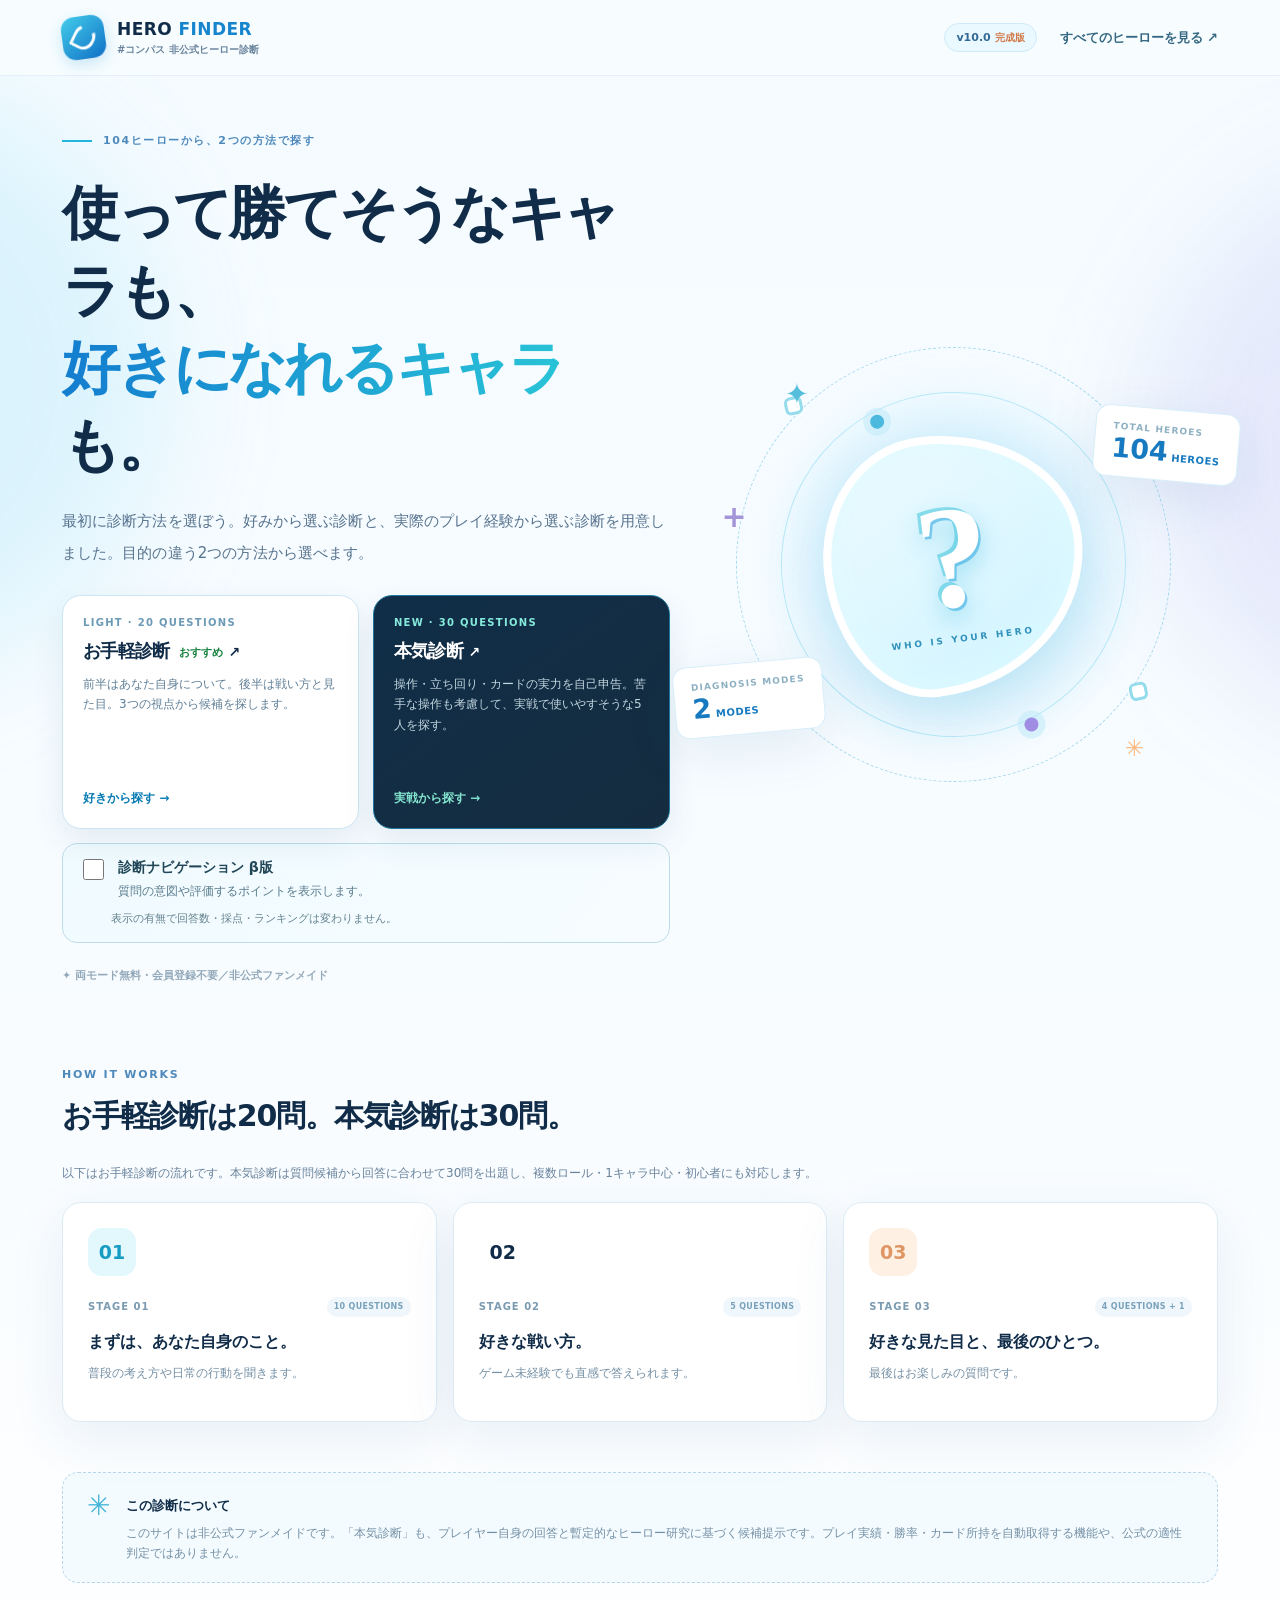
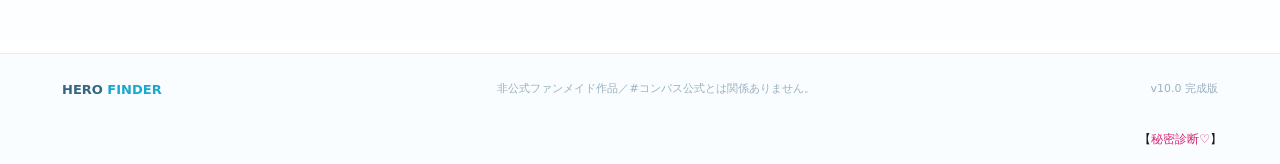
==== index.html @ e4735ad1 "HERO FINDER v10.0 正式公開" ====
<!doctype html>
<html lang="ja">
<head>
  <meta charset="utf-8" />
  <meta name="viewport" content="width=device-width, initial-scale=1" />
  <meta name="theme-color" content="#f3faff" />
  <meta name="description" content="104ヒーローから選ぶ2つの診断。お手軽診断20問、本気診断30問。非公式ファンメイド。" />
  <title>#コンパス HERO FINDER v10.0 完成版｜#コンパス 非公式ヒーロー診断</title>
  <link rel="stylesheet" href="style.css" />
</head>
<body>
  <div class="ambient ambient-left" aria-hidden="true"></div><div class="ambient ambient-right" aria-hidden="true"></div>
  <header class="site-header"><div class="header-inner">
    <a href="#home" class="brand" id="brand-home" aria-label="トップページへ">
      <span class="brand-icon" aria-hidden="true"><span></span></span>
      <span class="brand-text">HERO <b>FINDER</b><small>#コンパス 非公式ヒーロー診断</small></span>
    </a>
    <nav aria-label="サイトメニュー" class="header-nav">
      <span class="version-badge">v10.0 <span>完成版</span></span>
      <button type="button" class="text-button" id="nav-roster">すべてのヒーローを見る <span aria-hidden="true">↗</span></button>
    </nav>
  </div></header>
  <main id="main" tabindex="-1">
    <section id="home" class="screen home-screen" aria-labelledby="home-title">
      <div class="home-hero">
        <div class="home-copy">
          <div class="eyebrow"><span class="eyebrow-line"></span> 104ヒーローから、2つの方法で探す</div>
          <h1 id="home-title">使って勝てそうなキャラも、<br/><em>好きになれるキャラ</em>も。</h1>
          <p class="lead">最初に診断方法を選ぼう。好みから選ぶ診断と、実際のプレイ経験から選ぶ診断を用意しました。目的の違う2つの方法から選べます。</p>
          <div class="mode-picker" aria-label="診断モードを選ぶ">
            <button class="mode-card mode-card-classic" type="button" id="start">
              <span class="mode-tag">LIGHT · 20 QUESTIONS</span><strong>お手軽診断 <span class="mode-recommended">おすすめ</span> <span aria-hidden="true">↗</span></strong>
              <span class="mode-summary">前半はあなた自身について。後半は戦い方と見た目。3つの視点から候補を探します。</span>
              <span class="mode-action">好きから探す →</span>
            </button>
            <button class="mode-card mode-card-practical" type="button" id="start-practical">
              <span class="mode-tag">NEW · 30 QUESTIONS</span><strong>本気診断 <span aria-hidden="true">↗</span></strong>
              <span class="mode-summary">操作・立ち回り・カードの実力を自己申告。苦手な操作も考慮して、実戦で使いやすそうな5人を探す。</span>
              <span class="mode-action">実戦から探す →</span>
            </button>
          </div>
          <div class="intent-setting"><label for="intent-visible" class="intent-setting-label"><input id="intent-visible" type="checkbox"><span><strong>診断ナビゲーション β版</strong><small>質問の意図や評価するポイントを表示します。</small></span></label><p>表示の有無で回答数・採点・ランキングは変わりません。</p></div>
          <!-- Temporary beta control: remove this block when testing is finished. -->
          <div class="mode-resumes"><button class="secondary-button" type="button" id="continue" hidden>お手軽診断の続き →</button><button class="secondary-button" type="button" id="continue-practical" hidden>本気診断の続き →</button></div>
          <p class="soft-note"><span aria-hidden="true">✦</span> 両モード無料・会員登録不要／非公式ファンメイド</p>
        </div>
        <div class="home-art" aria-hidden="true">
          <div class="orbital outer"><span class="orbit-tick t1"></span><span class="orbit-tick t2"></span></div>
          <div class="orbital inner"></div><div class="hero-core"><span class="hero-core-figure">?</span><span class="hero-core-small">WHO IS YOUR HERO</span></div>
          <div class="floating-info fi-one"><span class="float-label">TOTAL HEROES</span><b>104<span> HEROES</span></b></div>
          <div class="floating-info fi-two"><span class="float-label">DIAGNOSIS MODES</span><b>2<span> MODES</span></b></div>
          <div class="float-spark s1">✦</div><div class="float-spark s2">+</div><div class="float-spark s3">✳</div>
        </div>
      </div>
      <section class="journey" aria-labelledby="journey-title"><div class="section-intro"><div class="eyebrow small">HOW IT WORKS</div><h2 id="journey-title">お手軽診断は20問。本気診断は30問。</h2><p class="journey-note">以下はお手軽診断の流れです。本気診断は質問候補から回答に合わせて30問を出題し、複数ロール・1キャラ中心・初心者にも対応します。</p></div>
        <div class="journey-grid">
          <article class="journey-card"><span class="step-ico cyan">01</span><div><div class="step-title-row"><span class="step-num">STAGE 01</span><span class="count-pill">10 QUESTIONS</span></div><h3>まずは、あなた自身のこと。</h3><p>普段の考え方や日常の行動を聞きます。</p></div></article><article class="journey-card"><span class="step-ico">02</span><div><div class="step-title-row"><span class="step-num">STAGE 02</span><span class="count-pill">5 QUESTIONS</span></div><h3>好きな戦い方。</h3><p>ゲーム未経験でも直感で答えられます。</p></div></article><article class="journey-card"><span class="step-ico peach">03</span><div><div class="step-title-row"><span class="step-num">STAGE 03</span><span class="count-pill">4 QUESTIONS + 1</span></div><h3>好きな見た目と、最後のひとつ。</h3><p>最後はお楽しみの質問です。</p></div></article>
        </div>
      </section>
      <section class="footnote-card"><div class="star-icon">✳</div><div><strong>この診断について</strong><p>このサイトは非公式ファンメイドです。「本気診断」も、プレイヤー自身の回答と暫定的なヒーロー研究に基づく候補提示です。プレイ実績・勝率・カード所持を自動取得する機能や、公式の適性判定ではありません。</p></div></section>
      <section class="home-history" id="history-area" hidden><div class="section-intro"><div class="eyebrow small">ON THIS DEVICE</div><h2>この端末での診断記録</h2></div><div id="history-content"></div></section>
    </section>

    <section id="quiz" class="screen quiz-screen" hidden aria-labelledby="quiz-title">
      <div class="quiz-shell">
        <div class="quiz-top"><button type="button" class="back-link" id="quit-quiz">← トップへ</button><div class="quiz-counter"><strong id="q-number">01</strong><span>/ 20</span></div></div>
        <div class="progress-track" role="progressbar" aria-label="診断の進捗" aria-valuemin="0" aria-valuemax="20" aria-valuenow="0" id="progress" ><span id="progress-fill"></span></div>
        <div class="stage-tabs" aria-label="診断ステージ"><span data-stage="1">01 <b>あなた自身</b></span><span data-stage="2">02 <b>戦い方</b></span><span data-stage="3">03 <b>見た目</b></span><span data-stage="4">04 <b>最後の質問</b></span></div>
        <div class="question-panel" id="question-panel" aria-live="polite"><div class="question-ornament"><span>✦</span><span>QUESTION <span id="q-label-num">01</span></span></div>
          <div class="question-category" id="q-category">性格診断</div><h2 id="quiz-title">質問を読み込み中…</h2>
          <p class="question-guide" id="q-guide">直感に近い答えを選んでね。</p>
          <details class="question-intent" id="classic-intent" hidden><summary><span class="intent-small-tag">ナビゲーション β版</span>この質問の意図を見る <span class="intent-expand">⌄</span></summary><div class="intent-body" id="classic-intent-content"></div></details>
          <div class="answer-grid">
            <button type="button" data-answer="yes" class="answer answer-yes"><span class="answer-symbol">✓</span><span>はい</span><span class="answer-arrow">↗</span></button>
            <button type="button" data-answer="no" class="answer answer-no"><span class="answer-symbol">×</span><span>いいえ</span><span class="answer-arrow">↗</span></button>
            <button type="button" data-answer="neutral" class="answer answer-neutral"><span class="answer-symbol">—</span><span>どちらでもない</span><span class="answer-arrow">↗</span></button>
            <button type="button" data-answer="unknown" class="answer answer-unknown"><span class="answer-symbol">?</span><span>わからない</span><span class="answer-arrow">↗</span></button>
          </div>
        </div>
        <div class="quiz-bottom"><button type="button" id="previous" class="back-link">← ひとつ前の質問</button><span>どの回答も、あなたに合わせるためのヒント。</span></div>
      </div>
    </section>

    <section id="result" class="screen result-screen" hidden aria-labelledby="result-title"><div id="results-content"></div></section>

    <section id="practical-quiz" class="screen quiz-screen practical-screen" hidden aria-labelledby="practical-quiz-title">
      <div class="quiz-shell">
        <div class="quiz-top"><button type="button" class="back-link" id="practical-quit">← モード選択へ</button><div class="quiz-counter"><strong id="practical-number">01</strong><span>/ 30</span></div></div>
        <div class="progress-track practical-progress" role="progressbar" aria-label="本気診断の進捗" aria-valuemin="0" aria-valuemax="30" aria-valuenow="0" id="practical-progress"><span id="practical-progress-fill"></span></div>
        <div class="practical-question-panel question-panel" aria-live="polite">
          <div class="question-ornament"><span>◆</span><span>ADAPTIVE GAMEPLAY CHECK</span></div>
          <div class="question-category" id="practical-category">ロール経験</div>
          <h2 id="practical-quiz-title">質問を読み込み中…</h2>
          <p class="question-guide" id="practical-answer-guide">実際のプレイ経験で答えてください。できるだけで、そのカード採用キャラが向いているとは限りません。</p><p id="practical-down-guide" class="down-guide" hidden><strong>転倒（ダウン）とは？</strong> 敵が一時的に倒れ、移動・カード・HA・HSが使えない状態です。スタンや単なるノックバック・打ち上げとは別です。</p><p id="practical-card-down-guide" class="down-guide" hidden><strong>v9.3実験ルール：近距離または周囲が使えれば対象</strong> 近距離カードだけ、周囲カードだけのヒーローも「カードで転倒を狙える」と仮定して採点します。従来の貫通カードの研究も残しています。ただし実際にダウンするかはカード効果、ロール、敵のダメカなどで違い、吹き飛ばし・打ち上げが必ず転倒になるわけではありません。HA・DAの転倒とは別に回答してください。</p>
          <details class="question-intent" id="practical-intent" hidden><summary><span class="intent-small-tag">ナビゲーション β版</span>この質問の意図を見る <span class="intent-expand">⌄</span></summary><div class="intent-body" id="practical-intent-content"></div></details>
          <div class="practical-answers">
            <button type="button" data-practical-answer="yes" class="answer answer-yes"><span class="answer-symbol">✓</span><span>安定してできる</span></button>
            <button type="button" data-practical-answer="sometimes" class="answer answer-neutral"><span class="answer-symbol">~</span><span>ある程度できる</span></button>
            <button type="button" data-practical-answer="no" class="answer answer-no"><span class="answer-symbol">×</span><span>苦手・できない</span></button>
            <button type="button" data-practical-answer="unknown" class="answer answer-unknown"><span class="answer-symbol">?</span><span>未経験・判断できない</span></button>
          </div>
        </div>
        <div class="quiz-bottom"><button type="button" id="practical-back" class="back-link">← 前の質問へ</button><span>性格や見た目の質問はありません。</span></div>
      </div>
    </section>

    <section id="practical-result" class="screen result-screen practical-result-screen" hidden aria-labelledby="practical-result-title"><div id="practical-results-content"></div></section>

    <section id="roster" class="screen roster-screen" hidden aria-labelledby="roster-title">
      <div class="roster-head"><button class="back-link" type="button" id="roster-back">← 戻る</button><div class="eyebrow small">HERO LIBRARY</div><h1 id="roster-title">104人のヒーローたち。</h1><p>104人の戦い方・性格・見た目を調べられる図鑑。名前や特徴をスペースで区切って検索できます。研究資料の未確認・解釈候補も区別して表示します。</p><p class="research-disclaimer">※掲載内容は独自の調査・分析に基づいており、実際の仕様や公式設定、事実とは異なる場合がございます。</p></div>
      <div class="roster-controls"><label class="search-box"><span aria-hidden="true">⌕</span><input type="search" id="hero-search" placeholder="名前・性格・衣装など（複数語OK）" autocomplete="off" aria-label="ヒーローの特徴で検索" /></label><select id="hero-role" aria-label="ロールで絞り込み"><option value="">すべてのロール</option><option>スプリンター</option><option>アタッカー</option><option>ガンナー</option><option>タンク</option></select><select id="hero-scope" aria-label="検索する情報"><option value="">すべての情報</option><option value="basic">基本設定</option><option value="combat">戦い方</option><option value="personality">性格・人物像</option><option value="appearance">見た目</option></select></div>
      <p id="roster-count" class="roster-count"></p><div id="roster-grid" class="roster-grid"></div>
    </section>
  </main>
  <footer class="site-footer"><div class="footer-inner"><span class="footer-logo">HERO <b>FINDER</b></span><span>非公式ファンメイド作品／#コンパス公式とは関係ありません。</span><span>v10.0 完成版</span></div><div style="max-width:1200px;margin:0 auto;padding:0 18px 12px;text-align:right"><a href="secret-preferences.html" style="font-size:12px;text-decoration:none;color:#171717">【<span style="color:#db2777">秘密診断♡</span>】</a></div></footer>
  <script src="data.js"></script><script src="core.js"></script><script src="light-data.js"></script><script src="light.js"></script><script src="practical.js"></script><script src="stage70-style-data.js"></script><script src="practical-adaptive.js"></script><script src="question-intents.js"></script><script src="ability-research.js"></script><script src="ha-hs-research.js"></script><script src="ha-hs-reviewed-tags.js"></script>
  <script src="hero-library.js"></script><script src="hero-range-display.js"></script>
  <script src="hero-library-presentation.js"></script>
  <script src="hero-hs-display.js"></script>
  <script src="winner-messages.js"></script>
  <script src="app.js"></script>
</body></html>
---- style.css ----
:root{--ink:#102c48;--muted:#69839d;--blue:#1269c4;--cyan:#23b7df;--mint:#e8fafe;--paper:#ffffff;--border:#dbeaf5;--lav:#8373d7;--peach:#ecad7a;--shadow:0 15px 54px rgba(31,99,151,.095)}*{box-sizing:border-box}html{scroll-behavior:smooth}body{margin:0;min-height:100vh;background:linear-gradient(180deg,#f4fbff 0%,#f8fcff 60%,#fff 100%);color:var(--ink);font-family:'Hiragino Kaku Gothic ProN','Yu Gothic',Meiryo,system-ui,-apple-system,sans-serif;line-height:1.68;overflow-x:hidden}button,input,select{font:inherit}button{cursor:pointer}a{color:inherit;text-decoration:none}button:focus-visible,a:focus-visible,input:focus-visible,select:focus-visible{outline:3px solid #faab64;outline-offset:4px}button:disabled{opacity:.4;cursor:default}[hidden]{display:none!important}.ambient{position:fixed;width:580px;height:580px;border-radius:50%;filter:blur(60px);pointer-events:none;z-index:-1}.ambient-left{top:90px;left:-420px;background:rgba(115,214,245,.2)}.ambient-right{top:160px;right:-450px;background:rgba(119,116,220,.13)}.site-header{position:sticky;top:0;z-index:10;background:rgba(248,253,255,.91);backdrop-filter:blur(16px);border-bottom:1px solid #e4f0fa}.header-inner{max-width:1216px;margin:auto;padding:16px 30px;display:flex;justify-content:space-between;align-items:center;gap:14px}.brand{display:flex;align-items:center;gap:12px;min-width:0}.brand-icon{width:43px;height:43px;background:linear-gradient(145deg,#43ccea,#1070c6);border-radius:13px;display:grid;place-items:center;box-shadow:0 5px 15px #168cce37;transform:rotate(-8deg);flex:none}.brand-icon span{display:block;border:3px solid white;border-top-color:transparent;border-radius:50% 50% 50% 12%;width:22px;height:25px;transform:rotate(34deg)}.brand-text{display:block;font-size:17px;font-weight:900;line-height:1.1;letter-spacing:.025em;white-space:nowrap}.brand-text b{color:#1685ce}.brand-text small{display:block;margin-top:5px;letter-spacing:0;color:var(--muted);font-size:10px;font-weight:700}.header-nav{display:flex;align-items:center;gap:23px}.version-badge{font:800 11px/1 system-ui,sans-serif;color:#346a96;border:1px solid #cfe9f7;background:#eaf8ff;border-radius:99px;padding:8px 11px;white-space:nowrap}.version-badge span{font-size:10px;color:#d27a49}.text-button,.back-link{border:0;background:transparent;color:#366883;font-size:13px;font-weight:800;padding:8px 0}.text-button:hover,.back-link:hover{color:var(--blue)}main{min-height:76vh}.screen{max-width:1216px;margin:0 auto;padding:0 30px}.home-hero{display:grid;grid-template-columns:1.07fr .93fr;align-items:center;min-height:580px;gap:20px;padding-top:56px;padding-bottom:24px}.eyebrow{display:flex;align-items:center;gap:11px;letter-spacing:.14em;color:#4e89bb;font-weight:900;font-size:11px}.eyebrow-line{display:block;width:30px;height:2px;background:#21b5df}.eyebrow.small{font-size:11px;letter-spacing:.16em}.home-copy h1{font-size:clamp(36px,4.5vw,65px);font-weight:900;line-height:1.34;letter-spacing:-.055em;margin:25px 0 22px}.home-copy h1 em{font-style:normal;background:linear-gradient(100deg,#147fcf 4%,#29c4d7 100%);background-clip:text;-webkit-background-clip:text;color:transparent}.lead{font-size:15px;color:#57738e;line-height:2.1;letter-spacing:.005em}.hero-actions{display:flex;gap:12px;flex-wrap:wrap;margin:31px 0 19px}.primary-button,.secondary-button{border:0;display:inline-flex;align-items:center;justify-content:center;gap:25px;font-weight:900;border-radius:13px;min-height:52px;padding:13px 23px;transition:transform .18s ease,box-shadow .18s ease}.primary-button:hover,.secondary-button:hover{transform:translateY(-2px)}.primary-button{color:#fff;background:linear-gradient(115deg,#137bcf,#1dbfdb);box-shadow:0 9px 22px #138fc63d}.primary-button.large{padding:17px 27px;min-width:232px}.secondary-button{color:#166eae;background:white;border:1px solid #c3e1f0}.soft-note{font-size:11px;color:#93a9ba;font-weight:700}.home-art{height:485px;position:relative;display:grid;place-items:center}.home-art:before{content:'';position:absolute;width:76%;height:76%;background:radial-gradient(circle,#b3edff 0,rgba(163,228,255,.32) 42%,transparent 71%);filter:blur(15px)}.orbital{position:absolute;border:1.5px dashed rgba(76,179,219,.46);border-radius:50%;aspect-ratio:1;transform:rotate(-12deg)}.orbital.outer{width:min(435px,93%)}.orbital.inner{width:min(345px,74%);border:1px solid #b7e8f7;transform:rotate(30deg)}.orbital.inner:before,.orbital.inner:after{content:'';width:14px;height:14px;position:absolute;border-radius:50%;background:#4ebadf;box-shadow:0 0 0 7px #c1eafa88}.orbital.inner:before{left:8%;top:23%}.orbital.inner:after{right:5%;bottom:19%;background:#a28de4}.orbit-tick{position:absolute;width:12px;height:12px;background:#fff;box-shadow:0 0 0 3px #94dcec;border-radius:3px}.orbit-tick.t1{top:5%;left:20%}.orbit-tick.t2{bottom:11%;right:13%}.hero-core{position:relative;display:flex;justify-content:center;align-items:center;flex-direction:column;width:260px;height:260px;background:linear-gradient(150deg,#ecfaff,#d0f4ff);border:8px solid #fff;border-radius:42% 58% 62% 38%/48% 45% 55% 52%;box-shadow:0 18px 60px #48a9d13f,inset 0 0 35px #defbff;transform:rotate(-7deg)}.hero-core-figure{font-size:146px;font-family:Georgia,serif;font-weight:900;line-height:1;color:#fff;text-shadow:0 10px 25px #2eb4df66,-3px -3px 0 #8addec,2px 3px 0 #7fcbef}.hero-core-small{font:900 9px/1 system-ui;letter-spacing:.3em;color:#3191bb;margin-top:5px}.floating-info{position:absolute;background:#fff;border:1px solid #d8eefa;box-shadow:var(--shadow);border-radius:14px;padding:14px 17px;transform:rotate(4deg)}.fi-one{top:18%;right:-4%;transform:rotate(5deg)}.fi-two{bottom:15%;left:-3%;transform:rotate(-5deg)}.float-label{display:block;font:800 9px/1.4 system-ui;letter-spacing:.13em;color:#8db0c2}.floating-info b{display:block;font-size:27px;line-height:1.1;color:#177ac0}.floating-info b span{font-size:10px;letter-spacing:.05em}.float-spark{position:absolute;color:#55bedd;font-weight:900}.s1{top:10%;left:18%;font-size:29px}.s2{top:35%;left:6%;font-size:30px;color:#a495d8}.s3{bottom:8%;right:14%;font-size:23px;color:#ffba82}.journey{padding:45px 0 20px}.section-intro h2{font-size:clamp(21px,2.6vw,30px);line-height:1.5;letter-spacing:-.04em;margin:9px 0 25px}.journey-grid{display:grid;grid-template-columns:repeat(3,minmax(0,1fr));gap:16px}.journey-card{background:var(--paper);border:1px solid var(--border);box-shadow:var(--shadow);border-radius:19px;padding:25px;min-height:220px}.step-ico{width:48px;height:48px;border-radius:14px;display:flex;justify-content:center;align-items:center;font:900 19px/1 system-ui;margin-bottom:21px}.step-ico.lavender{background:#f0edff;color:#8576d4}.step-ico.cyan{background:#e3f8fc;color:#169cc2}.step-ico.peach{background:#fff0e4;color:#df9665}.step-title-row{display:flex;justify-content:space-between;gap:5px;align-items:center}.step-num{font:900 10px/1 system-ui;letter-spacing:.1em;color:#7a9bb1}.count-pill{font:800 8px/1 system-ui;letter-spacing:.04em;padding:6px 7px;border-radius:99px;background:#f0f7fc;color:#78a1ba;white-space:nowrap}.journey-card h3{font-size:16px;line-height:1.5;margin:13px 0 8px}.journey-card p{font-size:12px;color:#7590a5;margin:0;line-height:1.9}.footnote-card{margin:30px 0 70px;border:1px dashed #b8d7e9;background:#f3fbff;border-radius:16px;padding:19px 24px;display:flex;align-items:start;gap:16px}.star-icon{color:#45b6d9;font-size:28px;line-height:1}.footnote-card strong{font-size:13px}.footnote-card p{font-size:12px;color:#7590a5;margin:4px 0 0}.home-history{padding-bottom:50px}.quiz-screen{padding-top:44px;padding-bottom:80px}.quiz-shell{width:min(760px,100%);margin:auto}.quiz-top{display:flex;justify-content:space-between;align-items:center;margin-bottom:18px}.quiz-counter{font:900 16px/1 system-ui;color:#9eb0bf}.quiz-counter strong{font-size:34px;color:#197cb8}.quiz-counter span{margin-left:6px}.progress-track{width:100%;height:8px;background:#e2edf6;border-radius:100px;overflow:hidden}.progress-track span{display:block;height:100%;width:0;background:linear-gradient(90deg,#a294df,#49b9e2,#0fa7d1);border-radius:inherit;transition:width .25s ease}.stage-tabs{display:flex;justify-content:space-between;gap:8px;margin-top:17px;margin-bottom:28px}.stage-tabs span{font:800 11px/1.1 system-ui;color:#b0c0ce;letter-spacing:.04em;white-space:nowrap}.stage-tabs b{font-size:10px}.stage-tabs span.active{color:#1383ba}.stage-tabs span.complete{color:#81a6b5}.question-panel{position:relative;background:white;border:1px solid #d4eaf6;border-radius:27px;padding:42px 48px 45px;box-shadow:0 20px 65px #2678aa19;min-height:452px;overflow:hidden}.question-panel:before{content:'✧';position:absolute;top:-46px;right:12px;font:220px/1 Georgia,serif;color:#edf9fe;pointer-events:none}.question-ornament{display:flex;gap:11px;align-items:center;color:#a3b6c5;font:900 11px/1 system-ui;letter-spacing:.15em;position:relative}.question-ornament>span:first-child{color:#33bddd;font-size:21px}.question-category{position:relative;display:inline-block;border-radius:99px;background:#eaf8ff;color:#258bb9;font-size:11px;font-weight:900;margin-top:32px;padding:6px 14px}.question-panel h2{position:relative;font-size:clamp(24px,3.5vw,34px);line-height:1.65;letter-spacing:-.035em;margin:18px 0 12px;min-height:110px;overflow-wrap:anywhere}.question-guide{font-size:12px;color:#9db0c0;margin:0 0 33px}.answer-grid{display:grid;grid-template-columns:1fr 1fr;gap:12px;position:relative}.answer{min-height:69px;background:#fbfdff;border:1.5px solid #e2ebf4;border-radius:14px;color:#3a617b;display:flex;align-items:center;gap:14px;text-align:left;padding:13px 18px;font-size:14px;font-weight:900;transition:transform .15s ease,border-color .15s ease,background .15s ease}.answer:hover{transform:translateY(-2px);border-color:#66bddd;background:#effbff}.answer-symbol{border-radius:50%;background:#eaf5fd;color:#51a9c7;width:32px;height:32px;display:grid;place-items:center;font:800 18px/1 system-ui;flex:none}.answer-arrow{margin-left:auto;color:#9bc4d9;font-size:18px}.answer-yes{border-color:#b4e4f5;background:#effaff;color:#136a98}.answer-yes .answer-symbol{background:#19b3dc;color:white}.answer-no .answer-symbol{background:#f4eff6;color:#9b84a9}.answer-unknown .answer-symbol{background:#f4f5f9;color:#8d9bad}.quiz-bottom{display:flex;align-items:center;justify-content:space-between;gap:15px;margin-top:18px;font-size:11px;color:#a4b4c0}.result-screen{max-width:940px;padding-top:45px;padding-bottom:90px}.result-top{display:flex;align-items:center;justify-content:space-between;gap:12px;margin-bottom:25px}.result-kicker{font:900 11px/1.4 system-ui;letter-spacing:.17em;color:#3da4ce}.result-headline{font-size:clamp(27px,3.9vw,42px);line-height:1.45;letter-spacing:-.04em;margin:10px 0 24px}.result-card{border-radius:25px;border:1px solid #b9e0f1;background:linear-gradient(150deg,#fff,#ebfaff);box-shadow:var(--shadow);overflow:hidden;display:grid;grid-template-columns:minmax(240px,.87fr) 1.13fr;min-height:380px}.result-art{display:grid;place-items:center;position:relative;overflow:hidden;background:radial-gradient(circle at center,#bdedfd 5%,#e1f7fd 62%,#f5fcff 80%)}.result-art:before{content:'✧';position:absolute;font-size:310px;color:#bceffa66}.result-art img{display:block;position:relative;width:100%;height:390px;object-fit:contain;filter:drop-shadow(0 14px 20px #256e8c34)}.hero-placeholder{display:flex;align-items:center;justify-content:center;flex-direction:column;position:relative;min-height:280px;text-align:center}.hero-placeholder .placeholder-icon{font:900 100px/1 Georgia,serif;color:#84c9e8;text-shadow:0 8px 20px #59a8d33f}.hero-placeholder .placeholder-label{font:800 10px/1.4 system-ui;letter-spacing:.23em;color:#348eb3}.hero-placeholder .placeholder-number{font:900 22px/1.4 system-ui;color:#0e7ebb}.result-info{padding:41px 36px}.role-chip{display:inline-flex;border:1px solid #b4deef;border-radius:99px;background:#e2f7ff;color:#1889b9;font-size:11px;font-weight:900;padding:6px 12px}.rank-subtitle{margin:22px 0 5px;color:#69a2bd;font:900 11px/1 system-ui;letter-spacing:.14em}.hero-name{font-size:clamp(28px,3.7vw,42px);font-weight:900;line-height:1.45;margin:10px 0 15px;letter-spacing:-.045em;overflow-wrap:anywhere}.result-summary{font-size:14px;line-height:1.9;color:#5d7c90}.score-strip{display:flex;gap:12px;align-items:center;margin-top:25px;padding:14px 0;border-top:1px solid #d5eaf4}.score-label{font-size:11px;color:#84a5b8}.score-value{font:900 22px/1 system-ui;color:#1b7fc0}.soft-caution{font-size:11px;color:#8aa4b7}.result-actions{display:flex;flex-wrap:wrap;gap:12px;margin-top:24px}.result-actions .primary-button,.result-actions .secondary-button{font-size:13px}.insight-grid{display:grid;grid-template-columns:1fr 1fr;gap:17px;margin-top:22px}.insight-panel{border:1px solid var(--border);background:#fff;border-radius:20px;padding:22px 24px;min-height:190px}.insight-panel h3{font-size:15px;margin:0 0 13px}.insight-panel p,.insight-panel li{font-size:12px;color:#6e8ca2;line-height:1.9}.insight-panel ul{padding-left:21px;margin:0}.section-heading-row{display:flex;justify-content:space-between;align-items:baseline;margin:39px 0 14px;gap:10px}.section-heading-row h2{font-size:21px;letter-spacing:-.04em;margin:0}.section-heading-row small{color:#8ea9b8}.recommend-list{display:grid;grid-template-columns:repeat(4,minmax(0,1fr));gap:13px}.recommend-card{background:white;border:1px solid var(--border);border-radius:17px;overflow:hidden}.recommend-image{height:148px;background:#e9f7ff;display:grid;place-items:center}.recommend-image img{height:100%;width:100%;object-fit:contain}.recommend-image .hero-placeholder{min-height:90px}.recommend-image .placeholder-icon{font-size:45px}.recommend-image .placeholder-number{font-size:13px}.recommend-image .placeholder-label{font-size:7px}.recommend-info{padding:12px}.recommend-number{font:900 10px/1.1 system-ui;color:#64a3c6}.recommend-name{font-weight:900;font-size:13px;line-height:1.5;display:block;margin:5px 0}.recommend-role{font-size:10px;color:#86a2b2}.result-note{margin:25px 0 0;background:#f1faff;border:1px dashed #b9ddea;border-radius:15px;padding:17px 20px;font-size:12px;color:#718fa5}.rinne-note{margin-top:17px;background:#ffedf3;border:1px solid #f4b9ce;border-radius:15px;padding:17px 20px;font-size:13px;color:#ae426e}.roster-screen{padding-top:48px;padding-bottom:80px}.roster-head h1{font-size:clamp(28px,4vw,40px);line-height:1.3;margin:18px 0 12px}.roster-head p{font-size:13px;color:#7490a4}.roster-controls{display:flex;gap:12px;align-items:center;margin:30px 0 17px}.search-box{border:1px solid #d3e9f3;border-radius:12px;background:white;display:flex;align-items:center;gap:12px;padding:0 17px;min-height:48px;flex:1}.search-box span{font-size:23px;color:#7bb7cc}.search-box input{border:0;outline:0;background:transparent;flex:1;min-width:0;color:var(--ink);font-size:13px}.roster-controls select{min-height:48px;border:1px solid #d3e9f3;border-radius:12px;background:white;color:#3a6a88;padding:0 15px;font-size:12px;font-weight:700}.roster-count{font-size:12px;color:#8ca9bd}.roster-grid{display:grid;grid-template-columns:repeat(5,minmax(0,1fr));gap:13px}.roster-item{border:1px solid #dceaf4;border-radius:15px;background:white;overflow:hidden;text-align:left;padding:0;transition:transform .15s ease,border-color .15s ease}.roster-item:hover{transform:translateY(-3px);border-color:#76c5e7}.roster-thumb{height:158px;background:linear-gradient(145deg,#e1f7ff,#f5fcff);display:grid;place-items:center;overflow:hidden}.roster-thumb img{height:100%;width:100%;object-fit:contain}.roster-thumb .placeholder-icon{font-size:48px}.roster-thumb .placeholder-number{font-size:13px}.roster-thumb .placeholder-label{font-size:7px}.roster-item-body{display:block;padding:11px 12px 15px}.roster-id{font:900 10px/1 system-ui;color:#78b2cf}.roster-item-name{display:block;font-size:12px;font-weight:900;line-height:1.5;margin:5px 0;overflow-wrap:anywhere}.roster-item-role{font-size:10px;color:#92a6b4}.roster-detail{border:1px solid #d7ebf6;background:white;border-radius:16px;padding:22px 26px;margin:0 0 20px;position:relative;box-shadow:var(--shadow)}.roster-detail b{font-size:18px;line-height:1.5}.roster-detail p{font-size:13px;color:#698ca2}.roster-detail button{float:right;border:0;background:#effaff;color:#2a86ba;border-radius:99px;padding:4px 10px;font-size:12px}.site-footer{border-top:1px solid #e3eef6;background:rgba(250,253,255,.9)}.footer-inner{max-width:1216px;margin:auto;padding:26px 30px;display:flex;justify-content:space-between;gap:18px;align-items:center;flex-wrap:wrap;font-size:11px;color:#9bb0be}.footer-logo{font:900 13px/1 system-ui;color:#366681}.footer-logo b{color:#19a9d0}.history-cards{display:flex;flex-wrap:wrap;gap:10px}.history-card{background:#fff;border:1px solid #dceaf4;border-radius:12px;padding:13px 18px;font-size:12px;color:#7592a6}.history-card b{font-size:15px;color:#1d7eaf;display:block}.mini-history{color:#92acbd;font-size:11px}.history-top{display:flex;justify-content:space-between;align-items:center;gap:12px}.clear-history{font-size:11px;padding:7px 10px;border:1px solid #cfe4ef;color:#699ab1;background:white;border-radius:8px}@media(max-width:960px){.home-hero{min-height:470px}.home-art{height:410px}.orbital.outer{width:340px}.orbital.inner{width:270px}.hero-core{width:205px;height:205px}.hero-core-figure{font-size:110px}.fi-one{right:-2%}.roster-grid{grid-template-columns:repeat(4,minmax(0,1fr))}.journey-card{padding:20px}.step-title-row{display:block}.count-pill{display:inline-block;margin-top:8px}}@media(max-width:690px){.header-inner{padding:13px 18px}.header-nav{gap:12px}.brand-text{font-size:14px}.brand-text small{font-size:9px}.brand-icon{width:38px;height:38px}.header-nav .text-button{font-size:11px}.version-badge{font-size:10px}.screen{padding-left:18px;padding-right:18px}.home-hero{grid-template-columns:1fr;padding-top:43px;min-height:unset;gap:0}.home-copy h1{font-size:clamp(33px,8.7vw,52px)}.lead{font-size:13px}.desktop-only{display:none}.home-art{height:310px;margin-top:0}.orbital.outer{width:min(270px,80%)}.orbital.inner{width:min(210px,63%)}.hero-core{width:166px;height:166px;border-width:6px}.hero-core-figure{font-size:85px}.hero-core-small{font-size:7px}.floating-info{padding:10px 12px}.floating-info b{font-size:21px}.fi-one{top:10%;right:5%}.fi-two{bottom:5%;left:3%}.s1{left:9%;top:10%}.journey{padding-top:25px}.journey-grid{grid-template-columns:1fr;gap:12px}.journey-card{min-height:unset;display:flex;align-items:start;gap:17px;padding:20px}.journey-card h3{margin-top:11px}.step-ico{flex:none;margin-bottom:0}.step-title-row{display:flex}.count-pill{margin-top:0}.footnote-card{margin-bottom:48px}.question-panel{padding:33px 23px;min-height:480px}.question-panel h2{min-height:120px}.stage-tabs span{font-size:10px}.stage-tabs b{display:none}.quiz-screen{padding-top:27px}.quiz-bottom span{display:none}.result-card{grid-template-columns:1fr}.result-art img{height:320px}.result-art{min-height:240px}.result-info{padding:25px}.insight-grid{grid-template-columns:1fr}.recommend-list{grid-template-columns:repeat(2,minmax(0,1fr))}.recommend-image{height:173px}.roster-grid{grid-template-columns:repeat(3,minmax(0,1fr))}.roster-thumb{height:125px}}@media(max-width:430px){.brand-text{font-size:12px}.brand-text small{font-size:8px}.version-badge{display:none}.home-copy h1{font-size:34px}.lead{line-height:1.9}.home-art{height:270px}.orbital.outer{width:245px}.orbital.inner{width:188px}.hero-core{width:150px;height:150px}.hero-core-figure{font-size:74px}.fi-one{right:0}.fi-two{left:0}.answer-grid{gap:10px}.answer{min-height:69px;padding:10px 11px;gap:8px;font-size:12px}.answer-symbol{width:26px;height:26px;font-size:15px}.answer-arrow{display:none}.question-panel h2{font-size:24px}.roster-controls{align-items:stretch;flex-direction:column}.roster-grid{grid-template-columns:repeat(2,minmax(0,1fr))}.roster-thumb{height:160px}.stage-tabs{margin-bottom:18px}.footer-inner{padding:22px 18px}}
@media(prefers-reduced-motion:reduce){html{scroll-behavior:auto}*,*:before,*:after{transition:none!important;animation:none!important}}
.card-guide{margin-top:25px;border:1px solid #c8e6f4;border-radius:18px;background:white;overflow:hidden}.card-guide summary{padding:17px 21px;cursor:pointer;display:flex;align-items:center;justify-content:space-between;font-size:13px;font-weight:900;color:#277dae;list-style:none}.card-guide summary::-webkit-details-marker{display:none}.card-guide summary span{color:#83aec8}.card-guide-body{border-top:1px solid #e1edf7;display:flex;gap:22px;padding:20px;align-items:start}.card-guide-body img{width:min(290px,50%);height:auto;border-radius:10px;border:1px solid #d8eaf4}.card-guide-body p{font-size:12px;color:#7192a6;line-height:1.8;margin:0}@media(max-width:560px){.card-guide-body{flex-direction:column}.card-guide-body img{width:min(100%,310px);margin:auto}}
.feedback-card{margin-top:30px;background:linear-gradient(130deg,#f1faff,#fff);border:1px solid #cfe8f4;border-radius:19px;padding:22px 25px}.feedback-card h3{font-size:17px;margin:8px 0 4px}.feedback-card p{font-size:11px;color:#7a97a9;margin:4px 0 16px}.feedback-actions{display:flex;gap:9px;flex-wrap:wrap}.feedback-actions button{background:white;border:1px solid #bcddeb;border-radius:11px;color:#287ca4;font-weight:800;font-size:12px;padding:10px 13px}.feedback-actions button.selected,.feedback-actions button:hover{background:#137fbc;color:white;border-color:#137fbc}.feedback-card .feedback-status{margin:10px 0 0;font-size:11px;color:#268bb4}.answer-review{margin-top:18px;border:1px solid #d7eaf4;border-radius:17px;background:#fff;overflow:hidden}.answer-review summary{cursor:pointer;list-style:none;display:flex;justify-content:space-between;padding:17px 22px;font-size:13px;font-weight:900;color:#287dae}.answer-review summary::-webkit-details-marker{display:none}.answer-review ol{border-top:1px solid #e6f0f5;margin:0;padding:10px 24px 15px 42px}.answer-review li{padding:9px 0;border-bottom:1px solid #edf4fa;font-size:12px;color:#7894a8}.answer-review li:last-child{border-bottom:0}.review-question{display:block;color:#326988;margin:0 0 4px}.review-answer{font-weight:900;color:#2586b3}

/* v8.4 — independent appearance/performance result tracks */
.separation-lead{color:#6787a1;font-size:14px;line-height:1.9;margin:-3px 0 20px}.result-type-header{margin:30px 0 18px;padding:20px 24px;background:#eaf8ff;border-left:4px solid #23b7df;border-radius:13px}.result-type-header .type-index{font:900 10px system-ui;letter-spacing:.16em;color:#3988b5}.result-type-header h2{margin:7px 0 3px;font-size:23px;letter-spacing:-.04em}.result-type-header p{margin:0;color:#6487a2;font-size:12px}.result-type-header.appearance-heading{background:#f3efff;border-left-color:#9c87dc;margin-top:48px}.separated-card.appearance .role-chip{background:#f1ebff;color:#8670bf}.separated-card.appearance .score-value{color:#8372c5}.separated-card.appearance{border-color:#e8ddfa}.dual-feedback{display:grid;grid-template-columns:1fr 1fr;gap:18px}.dual-feedback>div{padding:16px;background:white;border:1px solid #d9eaf4;border-radius:12px}.dual-feedback b{display:block;font-size:13px;margin-bottom:12px}.dual-feedback .feedback-actions button{font-size:11px;padding:9px 10px}@media(max-width:690px){.dual-feedback{grid-template-columns:1fr}.result-type-header{padding:18px}.result-type-header h2{font-size:20px}.separation-lead{font-size:12px}}

/* v8.5: transparent, independent visual-evidence coverage */
.visual-unverified{margin:12px 0;padding:10px;border-radius:10px;background:rgba(120,120,150,.09)}.visual-unverified summary{cursor:pointer;font-weight:700}.visual-unverified p{font-size:.9rem;line-height:1.7;margin-top:8px}

/* v8.6: research-backed card tendency display, intentionally separated from innate abilities. */
.card-profile-mini {margin:14px 0 8px;padding:11px 13px;border:1px solid rgba(80,130,165,.18);border-radius:13px;background:rgba(90,153,182,.07);display:flex;flex-direction:column;gap:3px;font-size:.88rem}
.card-profile-mini strong {color:var(--ink,#1b3446);font-size:.8rem}
.card-profile-mini span {font-weight:650}
.card-profile-mini small {color:var(--muted,#587182);font-size:.73rem}

/* v8.7: independent-track evidence quality and explanation text */
.evidence-count{font-size:.9rem;line-height:1.7;color:var(--muted,#a0aabd);margin:.6rem 0 1rem}
.evidence-warning,.unscorable-track{padding:1rem 1.25rem;border:1px solid rgba(243,181,88,.5);border-radius:14px;margin:1rem 0;background:rgba(243,181,88,.07);line-height:1.7}
.unscorable-track h3{margin:0 0 .35rem;font-size:1.15rem}
.unscorable-track p{margin:0}
.recommend-why{font-size:.78rem;line-height:1.6;opacity:.83;margin:.4rem 0 0;overflow-wrap:anywhere}

.history-track{margin:1.3rem 0}.history-track h3{font-size:1rem;margin:0 0 .6rem}.history-track .history-cards{margin:0}

/* v8.9: clearly marked switch from personality (reference only) to game-related questions. */
.gameplay-intro[hidden],.question-panel[hidden],.quiz-bottom[hidden]{display:none!important}
.gameplay-intro{margin:22px auto 0;min-height:390px;padding:clamp(28px,6vw,70px) clamp(18px,5vw,62px);border:1px solid rgba(120,211,243,.29);border-radius:22px;background:radial-gradient(ellipse at 80% 2%,rgba(92,200,242,.16),transparent 55%),linear-gradient(145deg,#122638,#0e1729);display:flex;flex-direction:column;align-items:center;justify-content:center;gap:14px;text-align:center;box-shadow:0 16px 48px rgba(0,0,0,.13)}
.gameplay-intro-eyebrow{font-size:11px;letter-spacing:.22em;color:#9bd5ed;font-weight:800}
.gameplay-intro-check{width:47px;height:47px;border-radius:100%;display:grid;place-items:center;background:rgba(113,222,203,.18);color:#97f6dc;border:1px solid rgba(113,222,203,.4);font-size:24px;font-weight:800}
.gameplay-intro-complete{color:#c9e8ee;font-size:13px;font-weight:700;margin:0}
.gameplay-intro h2{font-size:clamp(28px,5vw,52px);line-height:1.35;margin:0;color:#fff;font-weight:900;letter-spacing:.02em}
.gameplay-intro h2 em{font-style:normal;color:#8be5ff;text-decoration:none}
.gameplay-intro-description{max-width:600px;line-height:1.95;color:#bdcbd9;font-size:clamp(13px,2vw,15px);margin:4px 0 10px}
.gameplay-intro-actions{display:flex;flex-wrap:wrap;align-items:center;justify-content:center;gap:12px}
.gameplay-intro-actions .primary-button,.gameplay-intro-actions .secondary-button{min-width:190px}
.gameplay-intro-counter{font-size:12px;color:#9bb4c6;margin-top:7px}
@media(max-width:540px){.gameplay-intro{padding:32px 18px;min-height:450px}.gameplay-intro h2{font-size:30px}.gameplay-intro-actions{width:100%;flex-direction:column}.gameplay-intro-actions button{width:100%}}

/* v9.0 — prominent mode choice; original diagnosis remains available unchanged. */
.mode-picker{display:grid;grid-template-columns:1fr 1fr;gap:14px;margin:26px 0 14px}
.mode-card{text-align:left;border:1px solid #cce5f3;border-radius:19px;background:#fff;padding:20px;min-height:234px;display:flex;flex-direction:column;gap:10px;box-shadow:0 13px 32px rgba(26,83,124,.09);transition:transform .16s,box-shadow .16s,border-color .16s;color:var(--ink)}
.mode-card:hover{transform:translateY(-3px);box-shadow:0 17px 36px rgba(22,91,151,.14);border-color:#2795d3}
.mode-card-practical{background:linear-gradient(145deg,#102e48,#152c3f);color:white;border-color:#1f779e}
.mode-tag{font:800 10px/1.3 system-ui;letter-spacing:.13em;color:#6b9ab6}
.mode-card-practical .mode-tag{color:#86ebdc}
.mode-card strong{font-size:18px;line-height:1.38;letter-spacing:-.04em}
.mode-card strong span{font-size:14px}
.mode-summary{font-size:12px;line-height:1.7;color:#607f97;flex:1}
.mode-card-practical .mode-summary{color:#c2d6df}
.mode-action{font-size:12px;font-weight:900;color:#087bb3}
.mode-card-practical .mode-action{color:#83e5cf}
.mode-resumes{display:flex;gap:9px;flex-wrap:wrap;margin:12px 0}.mode-resumes button{font-size:12px}
.journey-note{font-size:12px;color:var(--muted);margin:4px 0 19px}
.practical-screen .quiz-shell{max-width:850px}.practical-progress>span{background:linear-gradient(90deg,#11baab,#2eaee2)}
.practical-question-panel{border-color:#c7eade;background:linear-gradient(130deg,#fff,#f9fffe)}
.practical-answers{display:grid;grid-template-columns:1fr 1fr;gap:12px;margin-top:15px}
.practical-answers .answer{min-height:76px;justify-content:flex-start;text-align:left}
.practical-answers .answer span:nth-child(2){font-weight:800;font-size:14px}
.practical-result-screen .result-headline{max-width:870px}
.practical-summary{margin:15px 0 26px;padding:16px 20px;background:#e9f9f7;border:1px solid #bce9de;border-radius:15px}
.practical-summary strong{color:#126c70}.practical-summary p{font-size:12px;color:#547c81;margin:5px 0 0}
.practical-ranked{display:grid;grid-template-columns:repeat(2,minmax(0,1fr));gap:14px}
.practical-rank-card{border:1px solid #d8e8ef;border-radius:18px;background:#fff;overflow:hidden;display:flex;flex-direction:column}
.practical-first{grid-column:span 2;display:grid;grid-template-columns:minmax(220px,38%) 1fr;border:2px solid #83ddd2;box-shadow:0 12px 36px rgba(17,122,132,.12)}
.practical-thumb{background:linear-gradient(140deg,#e2f9fa,#edf6ff);min-height:220px;display:flex;align-items:center;justify-content:center;overflow:hidden}
.practical-thumb img{max-width:100%;width:100%;height:100%;max-height:260px;object-fit:contain}
.practical-first .practical-thumb img{max-height:520px}
.practical-rank-body{padding:22px 23px}
.practical-rank-small{color:#568ea2;font-size:11px;letter-spacing:.1em;font-weight:900}
.practical-rank-body h3{margin:7px 0;font-size:21px;line-height:1.4}
.practical-first .practical-rank-body h3{font-size:32px}
.practical-rating{font-size:12px;color:#6a889a;margin:8px 0 13px}.practical-rating strong{font-size:24px;color:#148c87}.practical-rating span{font-size:11px}
.practical-rank-body>p{font-size:13px;color:#56788e;line-height:1.75}.practical-source{font-size:12px!important;background:#f1fafa;padding:12px;border-radius:12px}
.practical-why{margin:14px 0 0}.practical-why b{font-size:12px;color:#276b79}.practical-why ul,.practical-weak ul{padding-left:20px;margin:9px 0 0}
.practical-why li,.practical-weak li{font-size:12px;line-height:1.6;margin-bottom:9px}.practical-why small,.practical-weak small{display:block;font-size:11px;color:#6c92a3}
.practical-weak{border:1px solid #f0dfce;border-radius:12px;padding:11px 13px;background:#fffaf6;margin-top:14px}.practical-weak summary{font-size:12px;font-weight:700;cursor:pointer;color:#906943}
.practical-limitations{background:#f6f9fc;border:1px solid #dbe8f2;padding:17px 21px;border-radius:16px;margin:24px 0}.practical-limitations h2{font-size:17px;margin:0 0 8px}.practical-limitations p{font-size:12px;color:#708da3;margin:7px 0}
@media(max-width:1100px){.mode-picker{grid-template-columns:1fr}.mode-card{min-height:165px}}
@media(max-width:690px){.practical-answers{grid-template-columns:1fr}.practical-answers .answer{min-height:65px}.practical-ranked{grid-template-columns:1fr}.practical-first{grid-column:auto;grid-template-columns:1fr}.practical-first .practical-thumb{min-height:260px;max-height:300px}.practical-first .practical-rank-body h3{font-size:25px}.practical-thumb{min-height:195px}.practical-rank-body{padding:18px}.practical-question-panel{min-height:unset}.mode-picker{margin:20px 0}.mode-card{min-height:156px;padding:17px}.home-art{height:185px}.mode-card strong{font-size:17px}}

/* v9.1 knockdown definition is displayed only during down questions. */
.down-guide{border:1px solid #bddbdc;border-radius:12px;background:#effbf9;padding:12px 15px;margin:12px 0 16px;font-size:12px;line-height:1.7;color:#315c65}.down-guide strong{color:#166f74}

/* v9.2: card-induced knockdown has its own guidance. */
#practical-card-down-guide{background:#f0f4ff;border-color:#c7d5f9}

/* v9.4: individual practical competency drafts, displayed but not scored */
.competency-profile{margin:15px 0;padding:14px 16px;border:1px solid #c6d8e4;border-radius:14px;background:#f6fbff;color:#315367;min-width:0}
.competency-profile h4{margin:0 0 9px;font-size:13px;line-height:1.5}
.competency-profile summary{font-size:13px;font-weight:750;cursor:pointer}
.competency-profile details,.competency-profile ul{margin:0}
.competency-item{margin:10px 0}
.competency-item h5{font-size:12px;margin:0 0 5px;color:#245875}
.competency-item ul{margin:0;padding-left:18px}
.competency-item li{font-size:12px;line-height:1.65;margin-bottom:3px;overflow-wrap:anywhere}
.competency-caution{font-size:11px;line-height:1.6;color:#607a90;margin:10px 0 0}
.roster-detail .competency-profile{background:#f6fbff}
@media (max-width:690px){.competency-profile{padding:12px}.competency-item li{font-size:12px}}

/* v9.5: non-prohibitive, actionable guidance for user-reported weaker operations. */
.practical-training{margin-top:14px}
.practical-training-lead{margin:0 0 9px;padding:11px 13px;border:1px solid #cfe7df;border-radius:11px;background:#f1faf6;color:#356453;font-size:12px;line-height:1.7}
.practical-training-lead strong{color:#2b644d}
.practical-training .practical-weak{margin-top:0}
.practice-tip{margin:5px 0 10px!important;padding:8px 10px;border-radius:9px;background:#fff;color:#355867!important;font-size:12px!important;line-height:1.65!important}
.practice-tip strong{color:#306a79}
.practice-more{margin:9px 0 0;color:#6b6f75;font-size:12px;line-height:1.5}
.competency-support-note{font-size:12px;line-height:1.7;padding:10px 12px;background:#eef8f3;border:1px solid #cbe6d8;border-radius:10px;color:#355f52;margin:10px 0}
@media(max-width:690px){.practical-training-lead,.practice-tip{font-size:12px!important}}

/* v9.7: optional question-intent audit panel. Display only; no changes to score. */
.intent-setting{max-width:820px;border:1px solid #bddce8;border-radius:15px;background:linear-gradient(125deg,#f0fbff,#f6fcff);padding:14px 16px;margin:12px 0;color:#214657}
.intent-setting-label{display:flex;gap:11px;align-items:flex-start;cursor:pointer}
.intent-setting-label input{width:21px;height:21px;flex:none;margin-top:1px;accent-color:#18869a;cursor:pointer}
.intent-setting-label strong{display:block;font-size:14px;line-height:1.4}
.intent-setting-label small{display:block;font-size:12px;line-height:1.6;color:#597b8c;margin-top:4px}
.intent-setting>p{font-size:11px;line-height:1.65;color:#64818d;margin:9px 0 0 32px}
.question-intent[hidden]{display:none!important}
.question-intent{border:1px solid #b9d9e5;border-radius:15px;overflow:hidden;margin:16px 0 17px;background:#f3fbff;box-shadow:0 5px 13px rgba(17,80,110,.05)}
.practical-question-panel .question-intent{border-color:#b8dbcf;background:#f3fdf9}
.question-intent>summary{display:flex;align-items:center;gap:9px;padding:13px 15px;cursor:pointer;font-size:13px;font-weight:800;color:#235a70;line-height:1.5;list-style:none}
.question-intent>summary::-webkit-details-marker{display:none}
.question-intent>summary:focus-visible{outline:3px solid #208aaa;outline-offset:-3px}
.question-intent[open]>summary{border-bottom:1px solid #d1e6ef}
.intent-small-tag{background:#e1f1fb;border-radius:7px;padding:4px 7px;color:#156a91;font-size:10px;font-weight:800;white-space:nowrap}
.intent-expand{margin-left:auto;font-size:15px;transition:transform .2s}
.question-intent[open] .intent-expand{transform:rotate(180deg)}
.intent-body{padding:12px 17px 16px;overflow-wrap:anywhere;color:#304f61}
.intent-body .intent-id{font-size:11px;font-weight:800;letter-spacing:.07em;color:#68899b;margin-bottom:10px}
.intent-body h3{font-size:12px;font-weight:850;color:#1b6576;margin:14px 0 5px}
.intent-body p,.intent-body li{font-size:12px;line-height:1.75;margin:0 0 5px}
.intent-body ul{margin:6px 0 10px;padding-left:19px}
.intent-body li{margin-bottom:4px}
.intent-caution{margin-top:13px!important;padding:11px 12px;border:1px solid #e9dfc4;border-radius:9px;background:#fffdf4}
.intent-feedback{font-size:11px!important;color:#697d87;margin-top:10px!important}
@media(max-width:540px){.intent-setting{padding:12px}.intent-setting>p{margin-left:0}.question-intent>summary{padding:12px}.intent-body{padding:10px 12px 13px}}

/* v9.10.2 Xポスト用の明瞭なアクション */
.result-actions .x-share-button{background:#14181f;color:#fff;border-color:#14181f;font-weight:800}
.result-actions .x-share-button:hover,.result-actions .x-share-button:focus-visible{background:#303a49;border-color:#303a49;color:#fff}

/* v9.10.4 ability research overlay: collapsed by default; does not alter scoring */
.ability-research-panel{margin:12px 0 16px;padding:12px 15px;border:1px solid rgba(91,137,165,.28);border-radius:13px;background:rgba(220,237,246,.14);font-size:.92rem}
.ability-research-panel summary{cursor:pointer;font-weight:700;line-height:1.55}
.ability-research-panel summary:focus-visible{outline:2px solid #2780a3;outline-offset:5px}
.ability-research-body{padding-top:11px;line-height:1.65}
.ability-research-item{padding:8px 0;border-top:1px solid rgba(91,137,165,.18)}
.ability-research-item p{margin:2px 0 0;overflow-wrap:anywhere}
.ability-research-name{margin:2px 0 10px;font-size:1rem}
.ability-research-warning{font-size:.88em;opacity:.88;margin:10px 0}

/* v9.10.5 optional HA/HS A/B research panel, distinct from official 30-question result */
.ha-hs-lab{margin:23px 0;background:#f6fbfe;border:1px solid #b8d4e3;border-radius:16px;overflow:hidden}
.ha-hs-lab>summary{cursor:pointer;font-size:15px;font-weight:750;color:#235470;padding:16px 18px}
.ha-hs-lab-body{padding:0 18px 17px;font-size:13px;color:#385971;line-height:1.65}
.ha-hs-lab-question{display:block;background:#fff;border:1px solid #dbe7ed;border-radius:12px;padding:13px;margin:12px 0}
.ha-hs-lab-question>b{display:block;font-size:13px;color:#23465b}
.ha-hs-lab-question>small{display:block;color:#688598;font-size:11px;margin-top:6px}
.ha-hs-lab-question select{display:block;width:100%;max-width:360px;margin-top:9px;padding:10px;border-radius:8px;border:1px solid #aec4d1;background:#fff;color:#28465a;font-size:13px}
#ha-hs-lab-comparison{margin-top:13px;padding:12px;border:1px solid #cbdce8;background:#fff;border-radius:12px}
.ha-hs-lab-compare-grid{display:grid;grid-template-columns:repeat(2,minmax(0,1fr));gap:12px}
.ha-hs-lab-compare-grid h4{margin:0 0 7px;font-size:13px;color:#235470}
.ha-hs-lab-compare-grid ol{padding-left:23px;margin:0}
.ha-hs-lab-compare-grid li{padding:4px 0;overflow-wrap:anywhere}
.ha-hs-lab-compare-grid small{font-size:10px;color:#6b8191}
.ha-hs-lab-caution{font-size:11px;color:#698496}
@media(max-width:690px){.ha-hs-lab-compare-grid{grid-template-columns:1fr}.ha-hs-lab>summary{font-size:13px}}

/* Light 20 beta */
.light-track{margin:24px 0 36px;padding:20px;border:1px solid var(--border);border-radius:18px;background:white}.light-ranks{display:grid;grid-template-columns:repeat(5,minmax(0,1fr));gap:10px}.light-ranks details{font-size:11px}.light-ranks ul{padding-left:16px}.light-track .feedback-actions{margin-top:12px;flex-wrap:wrap}.light-track .recommend-name{overflow-wrap:anywhere}@media(max-width:690px){.light-ranks{grid-template-columns:repeat(2,minmax(0,1fr))}.light-track{padding:12px}.light-ranks .recommend-image{height:136px}}

/* Stage29 read-only results and library */
.result-feature {margin:.7rem 0 .55rem; padding:.7rem .8rem; background:#f2f9fc; border-radius:10px; min-width:0;}
.result-feature b {font-size:12px;color:#285d7a;}
.result-feature p {font-size:13px;line-height:1.65;margin:.35rem 0 0;color:#31556c;overflow-wrap:anywhere;}
.result-evidence {font-size:12px;line-height:1.65;margin:.5rem 0;}
.result-evidence summary {font-weight:700;cursor:pointer;color:#226b96;}
.result-evidence ul {padding-left:1.25rem;margin:.5rem 0;}
.result-evidence li {margin:.4rem 0;}
.result-evidence small {display:block;color:#557487;font-size:11px;}
.library-note {font-size:11px;color:#587589;}
.library-jump {font:inherit;font-size:12px;font-weight:700;color:#226b96;background:#fff;border:1px solid #b9dbe9;border-radius:9px;padding:9px 12px;margin-top:5px;max-width:100%;cursor:pointer;}
.library-hero-head {display:grid;grid-template-columns:minmax(75px,125px) minmax(0,1fr);gap:16px;align-items:center;clear:both;padding:6px 0 15px;}
.library-portrait {height:150px;background:#eff9fd;border-radius:10px;overflow:hidden;display:grid;place-items:center;}
.library-portrait img {width:100%;height:100%;object-fit:contain;}
.library-hero-head h2 {font-size:21px;margin:.3rem 0;overflow-wrap:anywhere;}
.library-hero-head p,.library-pane p {color:#355971;line-height:1.8;overflow-wrap:anywhere;}
.library-tabs {display:grid;grid-template-columns:repeat(3,minmax(0,1fr));gap:5px;margin:0 0 16px;border-bottom:1px solid #d6e9f2;padding-bottom:7px;}
.roster-detail .library-tabs button {float:none;border-radius:8px;padding:10px 4px;font-size:12px;background:#f1f8fc;color:#38647f;}
.roster-detail .library-tabs button[aria-selected="true"] {background:#246d98;color:white;font-weight:700;}
.library-pane h3 {font-size:16px;margin:.5rem 0;}
.library-sources {font-size:12px;line-height:1.65;border-top:1px solid #dceaf2;padding:10px 0;overflow-wrap:anywhere;}
.library-sources summary {cursor:pointer;color:#246d98;font-weight:700;}
.library-sources ul {padding-left:1.3em;}
.library-sources a {color:#1b638c;}
.library-empty {grid-column:1/-1;}
@media(max-width:480px){.library-detail{padding:14px}.library-hero-head{grid-template-columns:82px minmax(0,1fr);gap:10px}.library-portrait{height:112px}.library-hero-head h2{font-size:17px}.library-tabs button{min-height:44px}.result-feature{padding:8px}.result-feature p{font-size:12px}.library-jump{min-height:44px}.roster-controls select{width:100%;}.library-pane p{font-size:13px;}}

/* Research disclaimer */
.roster-head .research-disclaimer,.roster-detail .research-disclaimer{color:#6b7280;font-size:12px;font-weight:400;line-height:1.65;margin:8px 0 12px;overflow-wrap:anywhere;}

/* Stage70 role ranking */
.role-top3{margin:24px 0;padding:16px;border:1px solid #9ca3af55;border-radius:12px}.role-top3 summary{cursor:pointer;font-weight:700}.role-top3-grid{display:grid;grid-template-columns:repeat(2,minmax(0,1fr));gap:12px;margin-top:12px}.role-top3-grid section{border:1px solid #9ca3af55;border-radius:8px;padding:12px}.role-top3-grid li{margin:6px 0;overflow-wrap:anywhere}.role-top3-grid small{color:#6b7280}@media(max-width:600px){.role-top3-grid{grid-template-columns:1fr}}

/* Stage71: role list portrait presentation only */
.role-top3-entry{display:flex;align-items:center;gap:9px;min-width:0}.role-top3-thumb{flex:0 0 42px;height:58px;background:#edf6ff;border-radius:6px;overflow:hidden;display:flex;align-items:center;justify-content:center}.role-top3-thumb img{width:100%;height:100%;object-fit:contain}.role-top3-name{flex:1;min-width:0;overflow-wrap:anywhere}.role-top3-name small{display:block}.role-top3-entry strong{flex-shrink:0;font-variant-numeric:tabular-nums}.role-top3-thumb .hero-placeholder{min-height:0;font-size:10px;width:100%;height:100%}.role-top3-thumb .placeholder-label,.role-top3-thumb .placeholder-number{display:none}

/* Stage71 display-only rename */
.mode-card strong .mode-recommended{font-size:11px;font-weight:700;color:#16803d;letter-spacing:0;white-space:nowrap;vertical-align:middle;margin-left:4px;}

.history-record-list{display:grid;gap:10px;max-height:540px;overflow:auto;padding:3px}.history-record{display:flex;align-items:center;justify-content:space-between;text-align:left;width:100%;background:#fff;color:#18374e;border:1px solid #c9e1ef;border-radius:14px;padding:14px 16px;cursor:pointer;font:inherit}.history-record span:first-child{display:grid;gap:5px;min-width:0;overflow-wrap:anywhere}.history-record small{color:#50778d;font-size:.8rem}.history-record:hover,.history-record:focus-visible{border-color:#1685af;outline:2px solid #92d0e7}.history-archive-note{padding:12px;border:1px solid #c9e1ef;border-radius:12px;background:#edf7fc;color:#365f76}

/* Stage78: first-place-only result message; existing font retained. */
.winner-message{color:#16803d;font-size:13px;font-weight:600;line-height:1.6;margin:4px 0 5px;overflow-wrap:anywhere;}
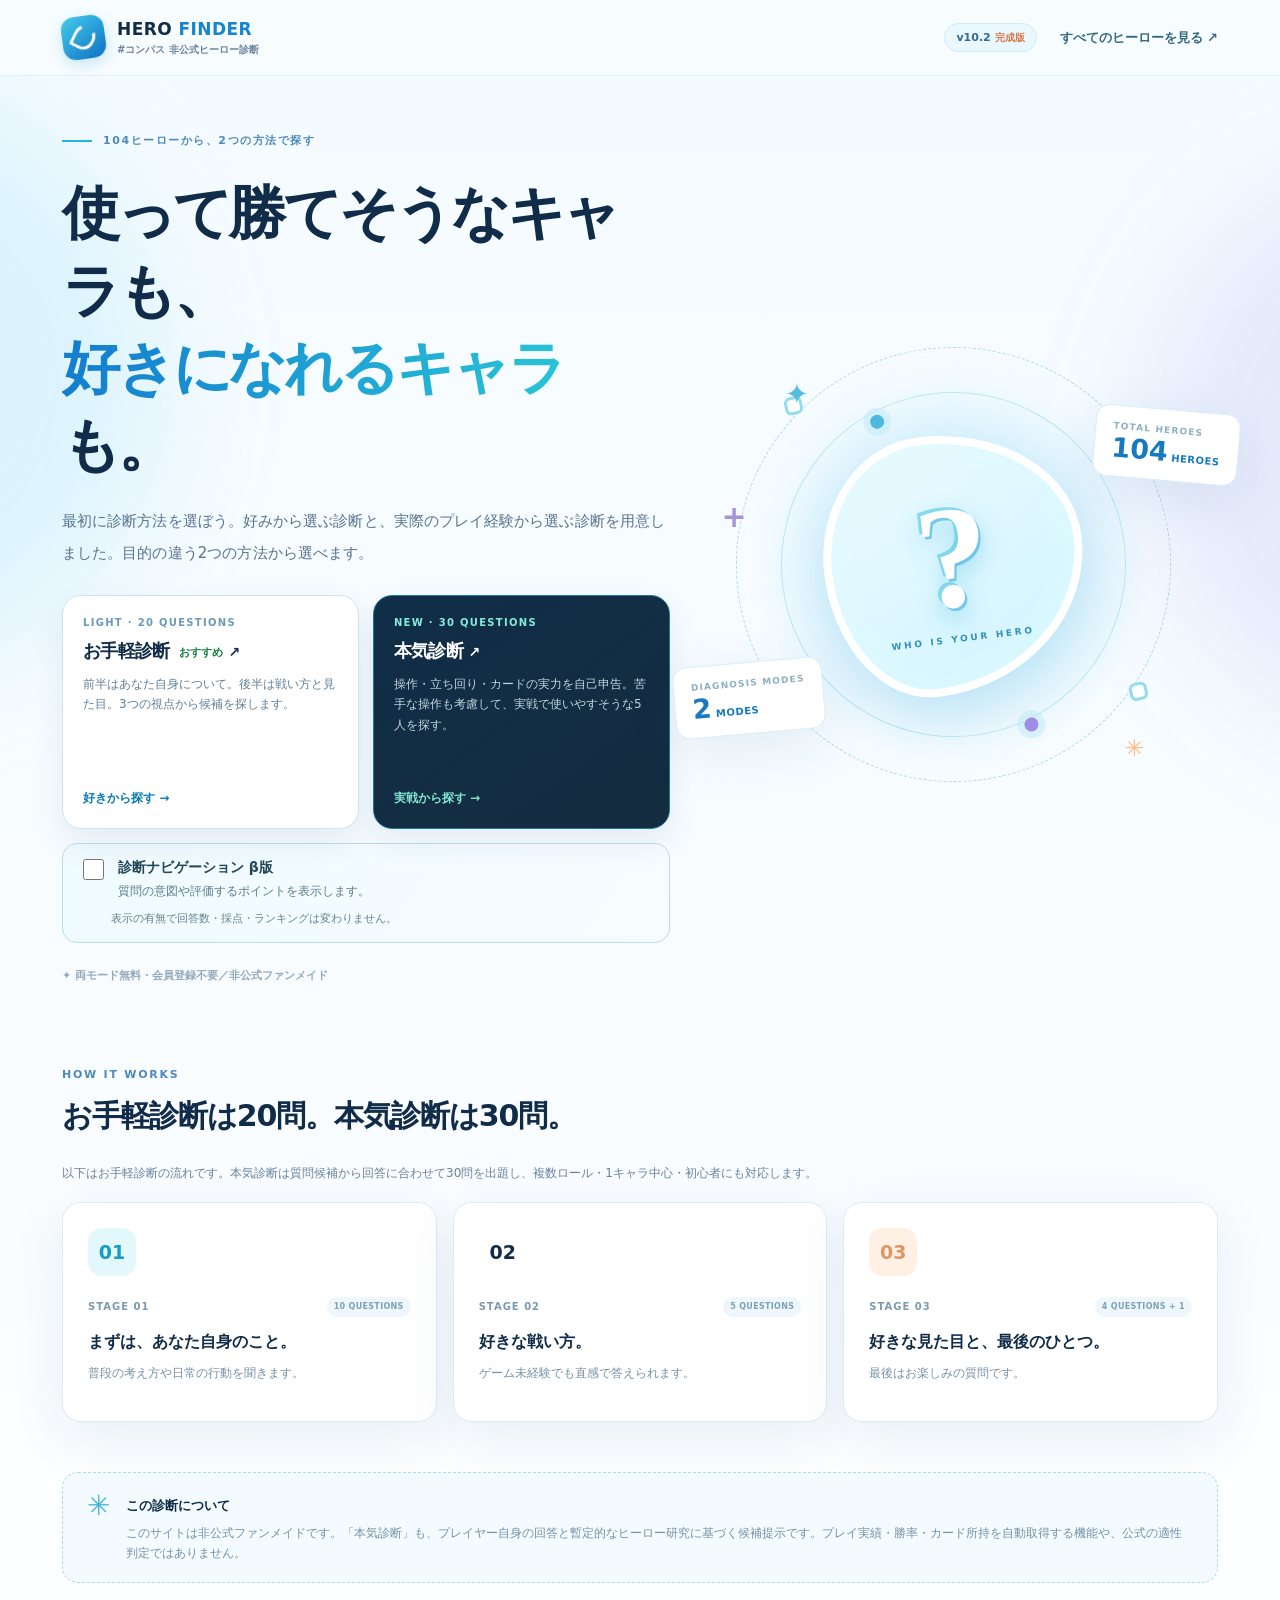
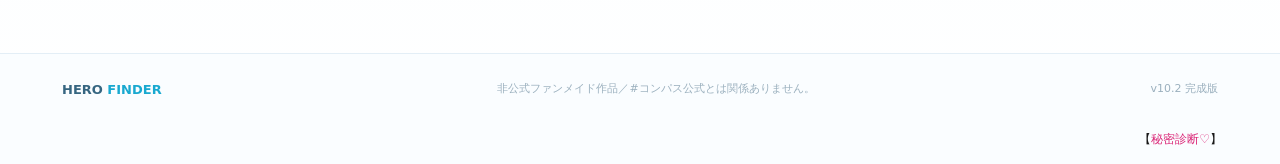
==== commit 46fc5205: "v10.2 診断結果コピー機能の修正" ====
--- a/index.html
+++ b/index.html
@@ -5,7 +5,7 @@
   <meta name="viewport" content="width=device-width, initial-scale=1" />
   <meta name="theme-color" content="#f3faff" />
   <meta name="description" content="104ヒーローから選ぶ2つの診断。お手軽診断20問、本気診断30問。非公式ファンメイド。" />
-  <title>#コンパス HERO FINDER v10.0 完成版｜#コンパス 非公式ヒーロー診断</title>
+  <title>#コンパス HERO FINDER v10.2 完成版｜#コンパス 非公式ヒーロー診断</title>
   <link rel="stylesheet" href="style.css" />
 </head>
 <body>
@@ -16,7 +16,7 @@
       <span class="brand-text">HERO <b>FINDER</b><small>#コンパス 非公式ヒーロー診断</small></span>
     </a>
     <nav aria-label="サイトメニュー" class="header-nav">
-      <span class="version-badge">v10.0 <span>完成版</span></span>
+      <span class="version-badge">v10.2 <span>完成版</span></span>
       <button type="button" class="text-button" id="nav-roster">すべてのヒーローを見る <span aria-hidden="true">↗</span></button>
     </nav>
   </div></header>
@@ -112,11 +112,11 @@
       <p id="roster-count" class="roster-count"></p><div id="roster-grid" class="roster-grid"></div>
     </section>
   </main>
-  <footer class="site-footer"><div class="footer-inner"><span class="footer-logo">HERO <b>FINDER</b></span><span>非公式ファンメイド作品／#コンパス公式とは関係ありません。</span><span>v10.0 完成版</span></div><div style="max-width:1200px;margin:0 auto;padding:0 18px 12px;text-align:right"><a href="secret-preferences.html" style="font-size:12px;text-decoration:none;color:#171717">【<span style="color:#db2777">秘密診断♡</span>】</a></div></footer>
-  <script src="data.js"></script><script src="core.js"></script><script src="light-data.js"></script><script src="light.js"></script><script src="practical.js"></script><script src="stage70-style-data.js"></script><script src="practical-adaptive.js"></script><script src="question-intents.js"></script><script src="ability-research.js"></script><script src="ha-hs-research.js"></script><script src="ha-hs-reviewed-tags.js"></script>
+  <footer class="site-footer"><div class="footer-inner"><span class="footer-logo">HERO <b>FINDER</b></span><span>非公式ファンメイド作品／#コンパス公式とは関係ありません。</span><span>v10.2 完成版</span></div><div style="max-width:1200px;margin:0 auto;padding:0 18px 12px;text-align:right"><a href="secret-preferences.html" style="font-size:12px;text-decoration:none;color:#171717">【<span style="color:#db2777">秘密診断♡</span>】</a></div></footer>
+  <script src="data.js"></script><script src="core.js"></script><script src="light-data.js"></script><script src="light.js"></script><script src="practical.js"></script><script src="stage70-style-data.js?v=10.2"></script><script src="practical-adaptive.js?v=10.2"></script><script src="question-intents.js"></script><script src="ability-research.js"></script><script src="ha-hs-research.js"></script><script src="ha-hs-reviewed-tags.js"></script>
   <script src="hero-library.js"></script><script src="hero-range-display.js"></script>
   <script src="hero-library-presentation.js"></script>
   <script src="hero-hs-display.js"></script>
   <script src="winner-messages.js"></script>
-  <script src="app.js"></script>
+  <script src="app-v10.2.js"></script>
 </body></html>
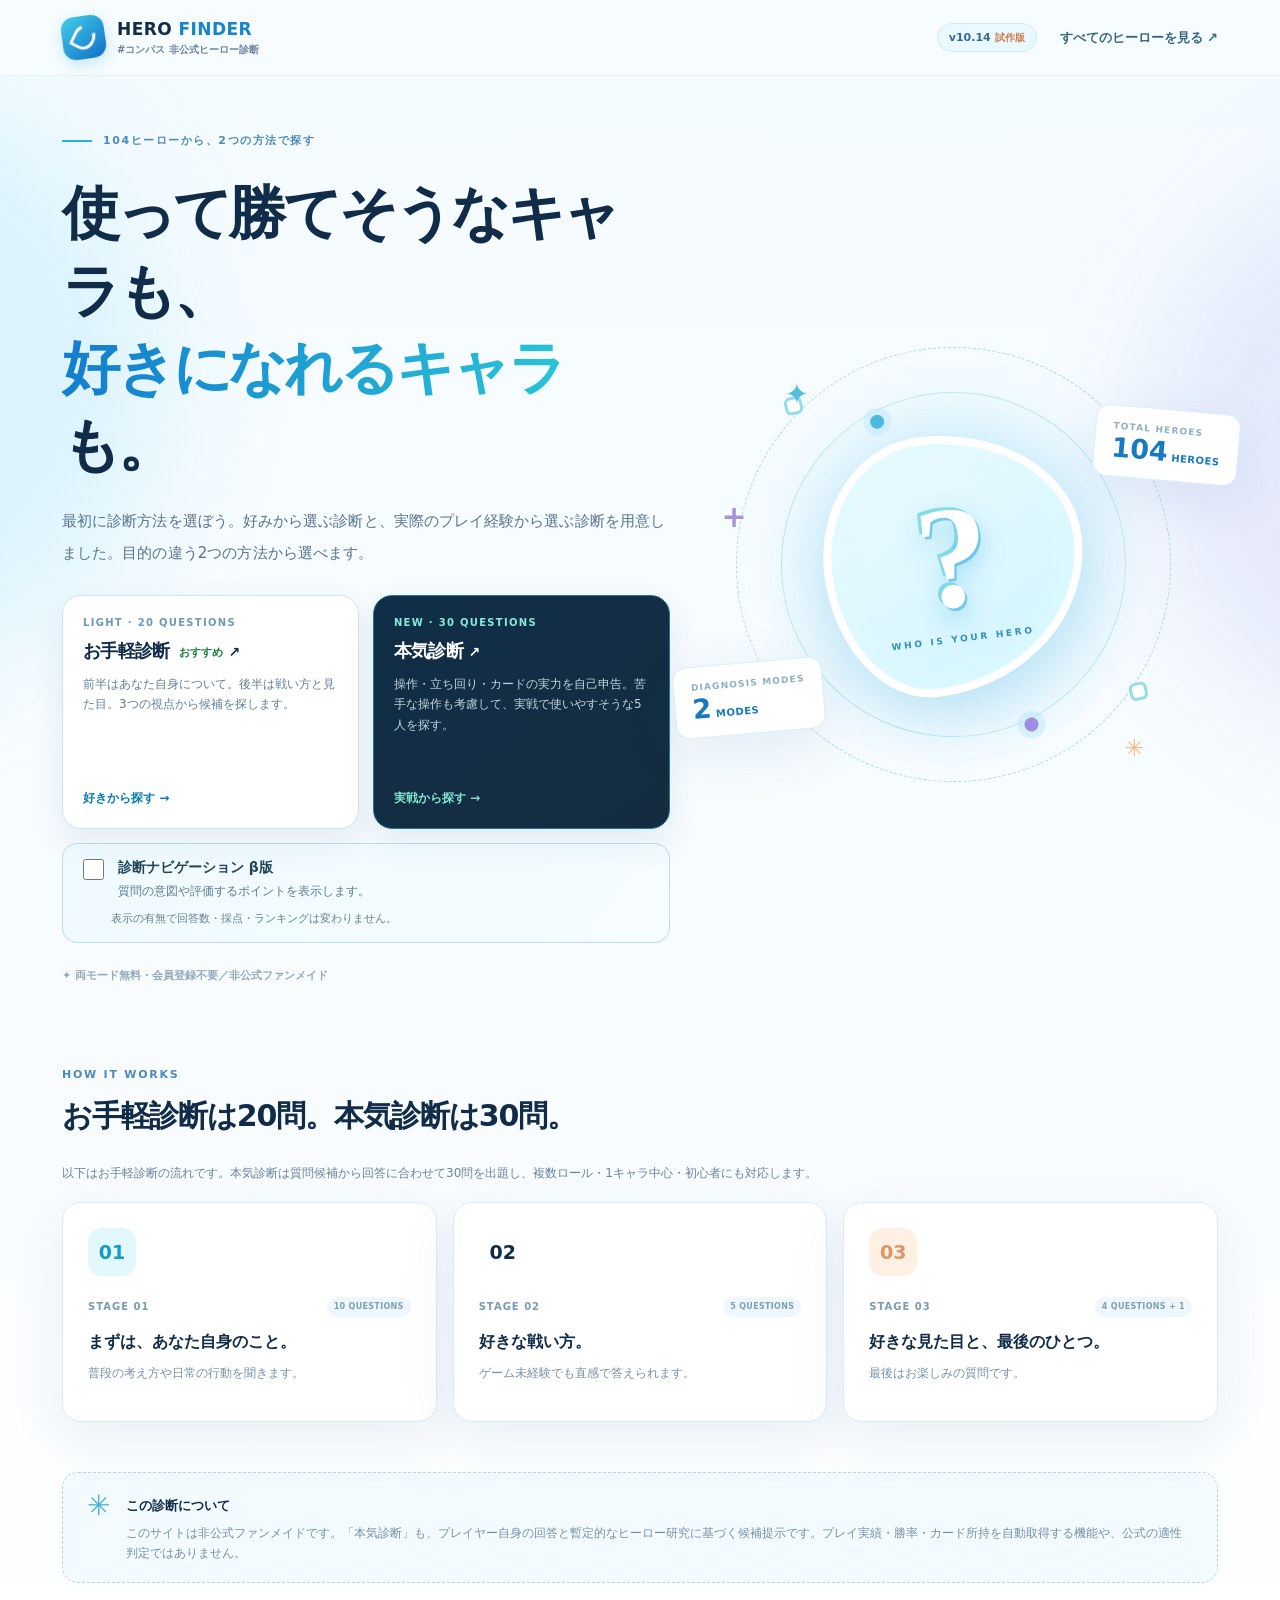
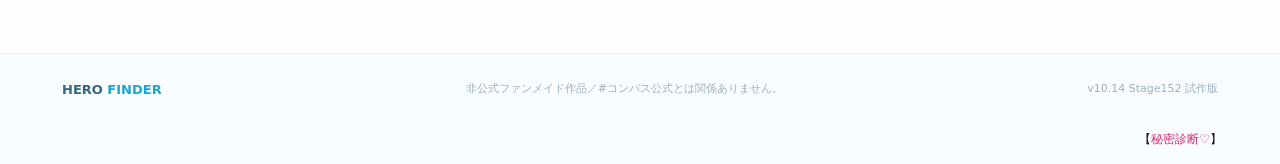
==== commit 941ec919: "HERO FINDER v10.14 正式公開" ====
--- a/index.html
+++ b/index.html
@@ -5,8 +5,8 @@
   <meta name="viewport" content="width=device-width, initial-scale=1" />
   <meta name="theme-color" content="#f3faff" />
   <meta name="description" content="104ヒーローから選ぶ2つの診断。お手軽診断20問、本気診断30問。非公式ファンメイド。" />
-  <title>#コンパス HERO FINDER v10.2 完成版｜#コンパス 非公式ヒーロー診断</title>
-  <link rel="stylesheet" href="style.css" />
+  <title>#コンパス HERO FINDER v10.14 Stage152 試作版｜#コンパス 非公式ヒーロー診断</title>
+  <link rel="stylesheet" href="style.css?v=10.14" />
 </head>
 <body>
   <div class="ambient ambient-left" aria-hidden="true"></div><div class="ambient ambient-right" aria-hidden="true"></div>
@@ -16,7 +16,7 @@
       <span class="brand-text">HERO <b>FINDER</b><small>#コンパス 非公式ヒーロー診断</small></span>
     </a>
     <nav aria-label="サイトメニュー" class="header-nav">
-      <span class="version-badge">v10.2 <span>完成版</span></span>
+      <span class="version-badge">v10.14 <span>試作版</span></span>
       <button type="button" class="text-button" id="nav-roster">すべてのヒーローを見る <span aria-hidden="true">↗</span></button>
     </nav>
   </div></header>
@@ -112,11 +112,11 @@
       <p id="roster-count" class="roster-count"></p><div id="roster-grid" class="roster-grid"></div>
     </section>
   </main>
-  <footer class="site-footer"><div class="footer-inner"><span class="footer-logo">HERO <b>FINDER</b></span><span>非公式ファンメイド作品／#コンパス公式とは関係ありません。</span><span>v10.2 完成版</span></div><div style="max-width:1200px;margin:0 auto;padding:0 18px 12px;text-align:right"><a href="secret-preferences.html" style="font-size:12px;text-decoration:none;color:#171717">【<span style="color:#db2777">秘密診断♡</span>】</a></div></footer>
-  <script src="data.js"></script><script src="core.js"></script><script src="light-data.js"></script><script src="light.js"></script><script src="practical.js"></script><script src="stage70-style-data.js?v=10.2"></script><script src="practical-adaptive.js?v=10.2"></script><script src="question-intents.js"></script><script src="ability-research.js"></script><script src="ha-hs-research.js"></script><script src="ha-hs-reviewed-tags.js"></script>
+  <footer class="site-footer"><div class="footer-inner"><span class="footer-logo">HERO <b>FINDER</b></span><span>非公式ファンメイド作品／#コンパス公式とは関係ありません。</span><span>v10.14 Stage152 試作版</span></div><div style="max-width:1200px;margin:0 auto;padding:0 18px 12px;text-align:right"><a href="secret-preferences.html" style="font-size:12px;text-decoration:none;color:#171717">【<span style="color:#db2777">秘密診断♡</span>】</a></div></footer>
+  <script src="data.js"></script><script src="core.js"></script><script src="light-data.js"></script><script src="light.js"></script><script src="practical.js"></script><script src="stage70-style-data.js?v=10.13"></script><script src="stage137-evidence.js"></script><script src="practical-adaptive-v10.6-trial.js?v=10.13"></script><script src="question-intents.js?v=10.6"></script><script src="ability-research.js"></script><script src="ha-hs-research.js"></script><script src="ha-hs-reviewed-tags.js"></script>
   <script src="hero-library.js"></script><script src="hero-range-display.js"></script>
   <script src="hero-library-presentation.js"></script>
   <script src="hero-hs-display.js"></script>
   <script src="winner-messages.js"></script>
-  <script src="app-v10.2.js"></script>
+  <script src="app-v10.6-trial.js?v=10.14"></script>
 </body></html>
--- a/style.css
+++ b/style.css
@@ -214,3 +214,14 @@
 
 /* Stage78: first-place-only result message; existing font retained. */
 .winner-message{color:#16803d;font-size:13px;font-weight:600;line-height:1.6;margin:4px 0 5px;overflow-wrap:anywhere;}
+
+/* Stage149: presentation only */
+.practical-rank-body > p.winner-message{color:#16803d;font-size:13px;font-weight:600;line-height:1.6;}
+.result-brief{font-size:13px;line-height:1.6;overflow-wrap:anywhere;}
+.result-brief span{display:block;margin-top:4px;}
+.result-feature summary,.practical-why summary,.practical-limitations summary{cursor:pointer;font-weight:600;}
+
+/* Stage152: visible result text spacing; preserve native details behavior. */
+.result-brief b{display:block;margin-bottom:8px;}
+.result-brief span+span{margin-top:8px;}
+.practical-why[open] li span,.answer-review[open] .review-question,.answer-review[open] .review-answer{display:block;}
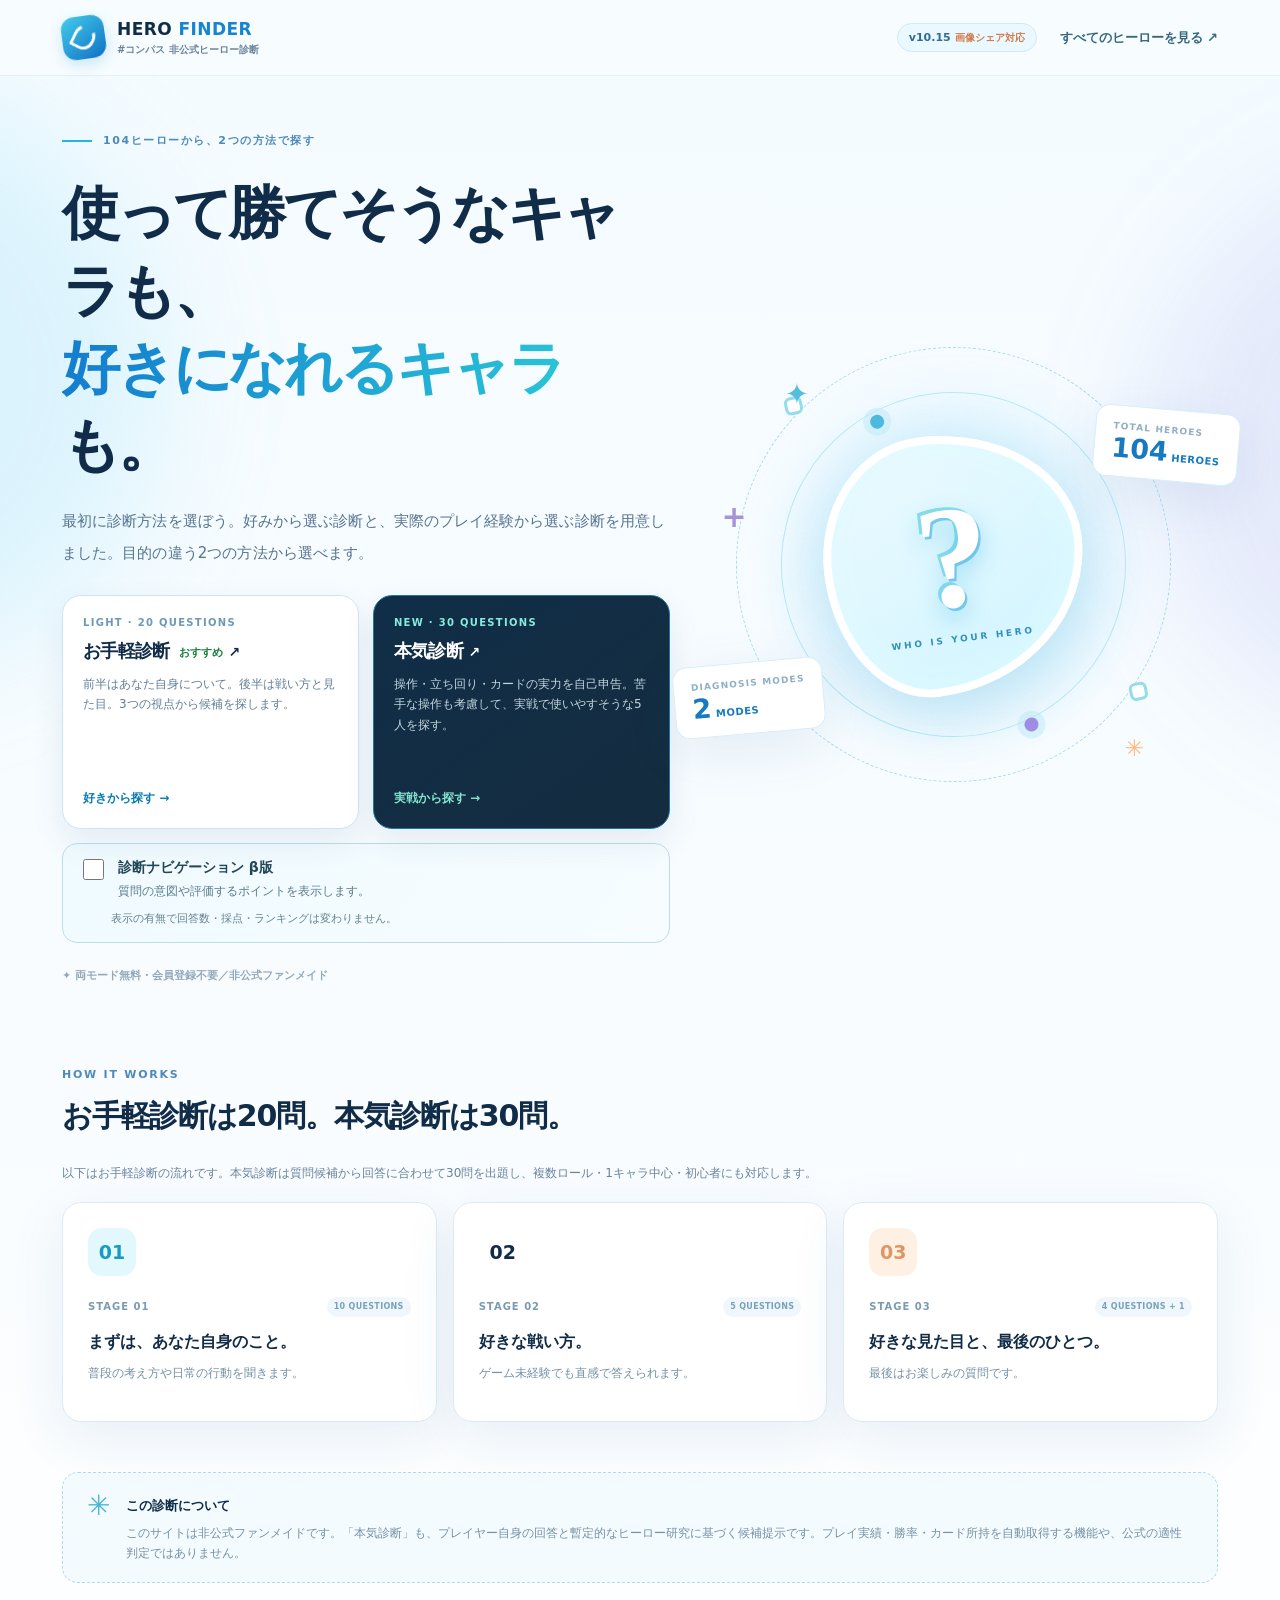
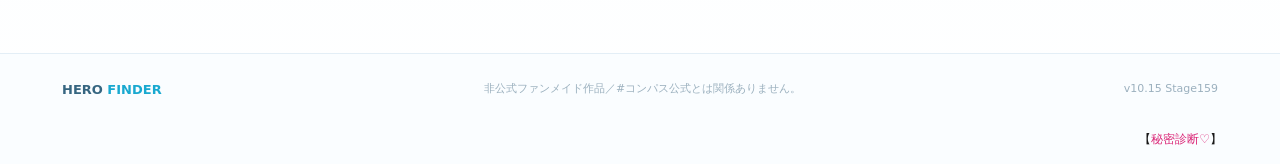
==== commit 8aa0ed30: "v10.15 診断結果の画像シェア機能追加" ====
--- a/index.html
+++ b/index.html
@@ -5,8 +5,8 @@
   <meta name="viewport" content="width=device-width, initial-scale=1" />
   <meta name="theme-color" content="#f3faff" />
   <meta name="description" content="104ヒーローから選ぶ2つの診断。お手軽診断20問、本気診断30問。非公式ファンメイド。" />
-  <title>#コンパス HERO FINDER v10.14 Stage152 試作版｜#コンパス 非公式ヒーロー診断</title>
-  <link rel="stylesheet" href="style.css?v=10.14" />
+  <title>#コンパス HERO FINDER v10.15 Stage159｜#コンパス 非公式ヒーロー診断</title>
+  <link rel="stylesheet" href="style.css?v=10.15" />
 </head>
 <body>
   <div class="ambient ambient-left" aria-hidden="true"></div><div class="ambient ambient-right" aria-hidden="true"></div>
@@ -16,7 +16,7 @@
       <span class="brand-text">HERO <b>FINDER</b><small>#コンパス 非公式ヒーロー診断</small></span>
     </a>
     <nav aria-label="サイトメニュー" class="header-nav">
-      <span class="version-badge">v10.14 <span>試作版</span></span>
+      <span class="version-badge">v10.15 <span>画像シェア対応</span></span>
       <button type="button" class="text-button" id="nav-roster">すべてのヒーローを見る <span aria-hidden="true">↗</span></button>
     </nav>
   </div></header>
@@ -112,11 +112,11 @@
       <p id="roster-count" class="roster-count"></p><div id="roster-grid" class="roster-grid"></div>
     </section>
   </main>
-  <footer class="site-footer"><div class="footer-inner"><span class="footer-logo">HERO <b>FINDER</b></span><span>非公式ファンメイド作品／#コンパス公式とは関係ありません。</span><span>v10.14 Stage152 試作版</span></div><div style="max-width:1200px;margin:0 auto;padding:0 18px 12px;text-align:right"><a href="secret-preferences.html" style="font-size:12px;text-decoration:none;color:#171717">【<span style="color:#db2777">秘密診断♡</span>】</a></div></footer>
+  <footer class="site-footer"><div class="footer-inner"><span class="footer-logo">HERO <b>FINDER</b></span><span>非公式ファンメイド作品／#コンパス公式とは関係ありません。</span><span>v10.15 Stage159</span></div><div style="max-width:1200px;margin:0 auto;padding:0 18px 12px;text-align:right"><a href="secret-preferences.html" style="font-size:12px;text-decoration:none;color:#171717">【<span style="color:#db2777">秘密診断♡</span>】</a></div></footer>
   <script src="data.js"></script><script src="core.js"></script><script src="light-data.js"></script><script src="light.js"></script><script src="practical.js"></script><script src="stage70-style-data.js?v=10.13"></script><script src="stage137-evidence.js"></script><script src="practical-adaptive-v10.6-trial.js?v=10.13"></script><script src="question-intents.js?v=10.6"></script><script src="ability-research.js"></script><script src="ha-hs-research.js"></script><script src="ha-hs-reviewed-tags.js"></script>
   <script src="hero-library.js"></script><script src="hero-range-display.js"></script>
   <script src="hero-library-presentation.js"></script>
   <script src="hero-hs-display.js"></script>
   <script src="winner-messages.js"></script>
-  <script src="app-v10.6-trial.js?v=10.14"></script>
+  <script src="share-image.js?v=10.15"></script><script src="app-v10.6-trial.js?v=10.15"></script>
 </body></html>
--- a/style.css
+++ b/style.css
@@ -225,3 +225,4 @@
 .result-brief b{display:block;margin-bottom:8px;}
 .result-brief span+span{margin-top:8px;}
 .practical-why[open] li span,.answer-review[open] .review-question,.answer-review[open] .review-answer{display:block;}
+.hf-share-dialog{width:min(680px,94vw);max-height:90vh;overflow:auto;border:1px solid #b8dbe8;border-radius:20px;padding:20px;color:var(--ink);background:white;box-shadow:0 16px 60px #102c4833}.hf-share-dialog::backdrop{background:#102c48aa}.hf-share-dialog h2{margin:0 0 12px}.hf-share-dialog p{font-size:14px;line-height:1.6}.hf-share-preview{display:block;width:100%;height:auto;border-radius:10px}.hf-share-preview[hidden]{display:none}.hf-share-actions{display:flex;flex-wrap:wrap;gap:8px}.hf-share-actions button{flex:1 1 140px;border:1px solid #b8dbe8;border-radius:10px;background:#e8f6fb;color:#102c48;padding:12px;font:inherit;cursor:pointer}.hf-share-actions button[data-action=x]{background:#151515;color:white}.hf-share-actions button:disabled{opacity:.45;cursor:default}
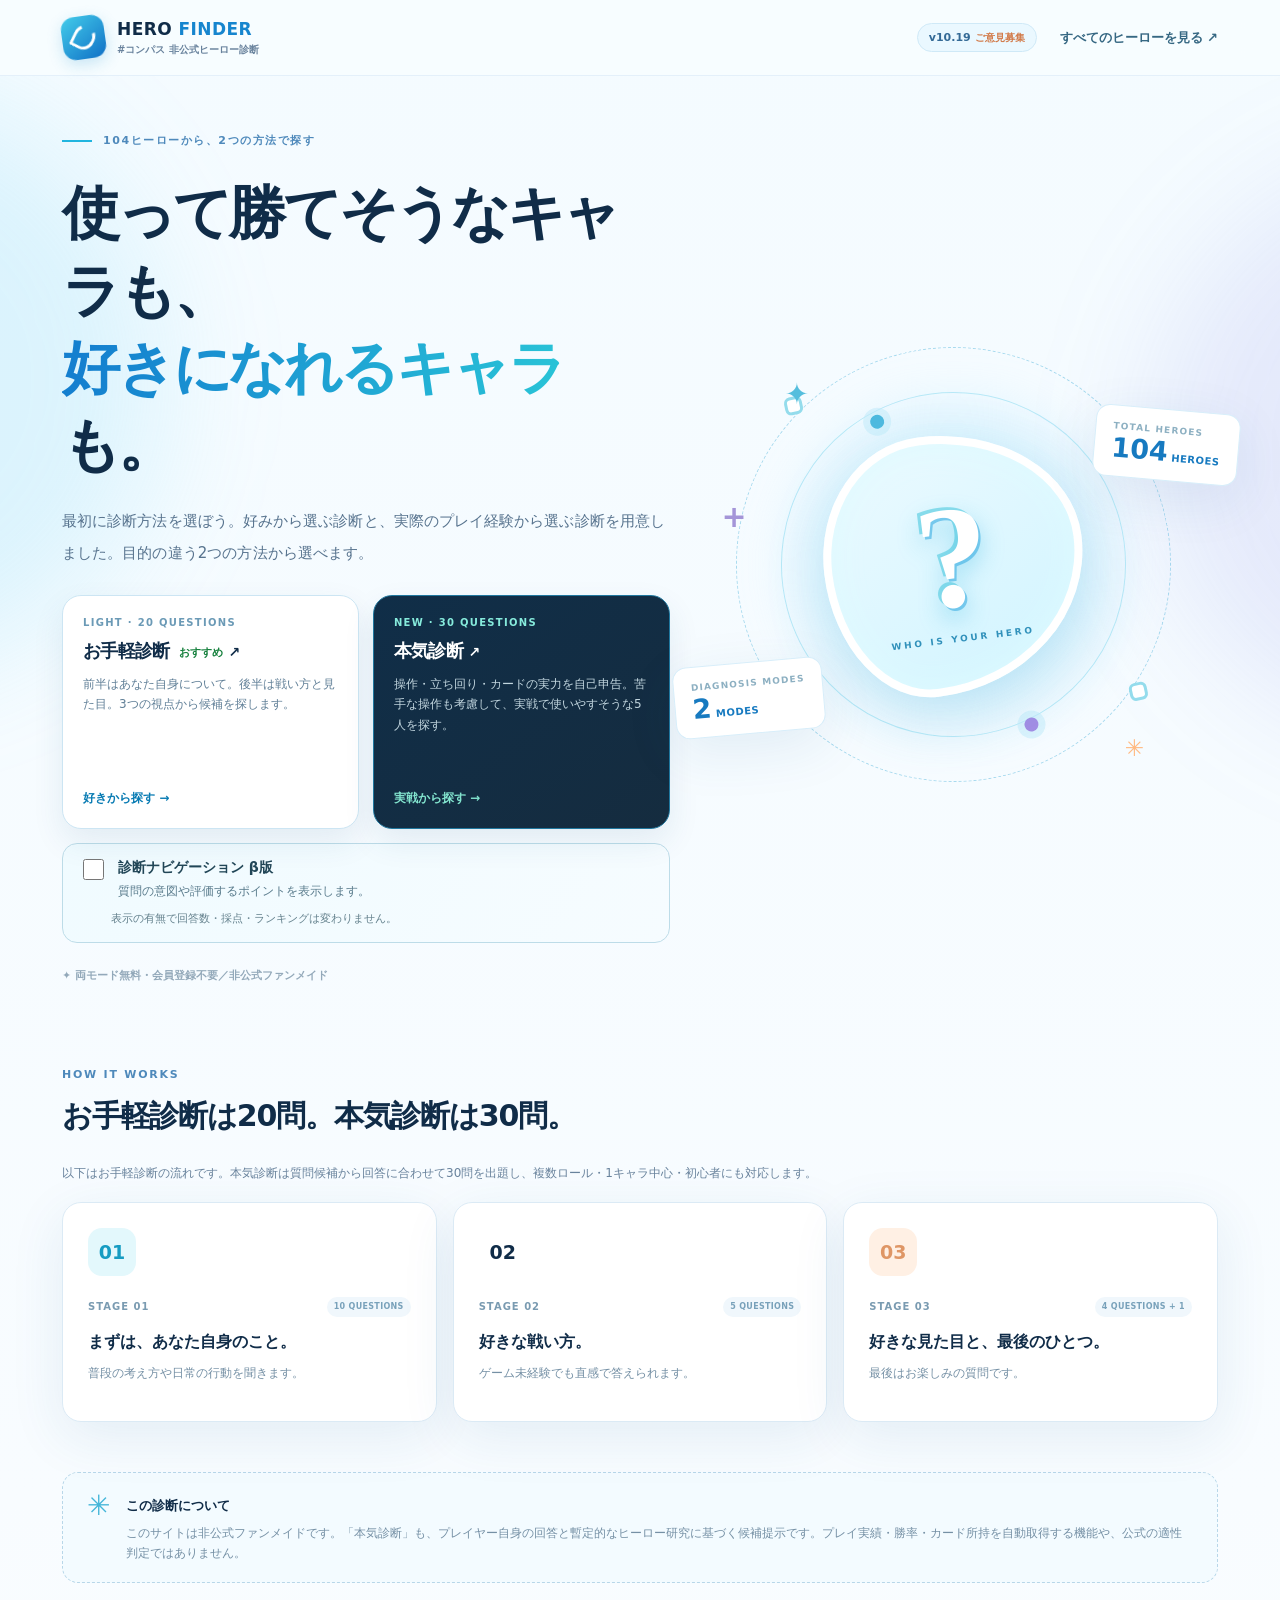
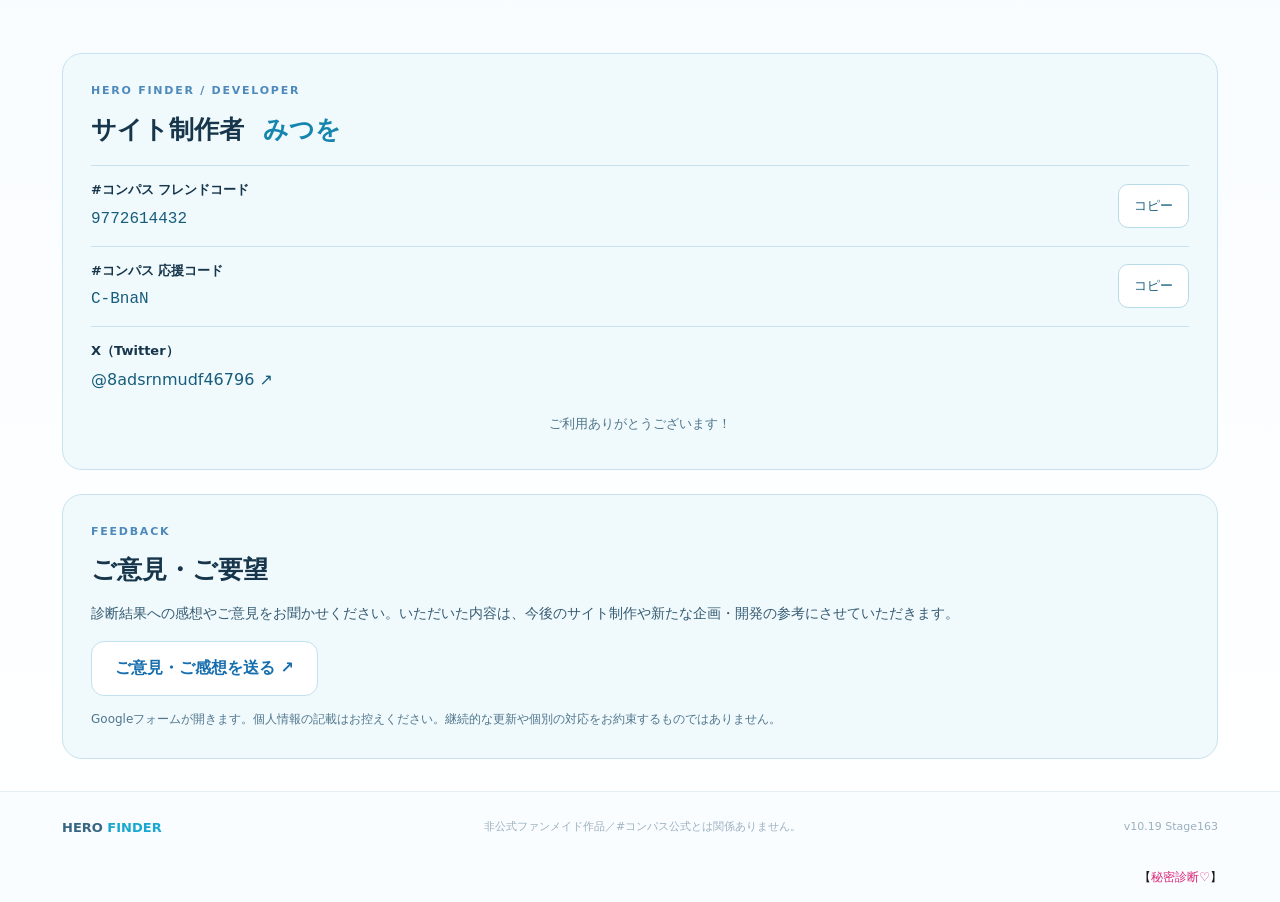
==== commit e450a0e8: "v10.19 ご意見・ご要望フォームへのリンク追加" ====
--- a/index.html
+++ b/index.html
@@ -5,8 +5,8 @@
   <meta name="viewport" content="width=device-width, initial-scale=1" />
   <meta name="theme-color" content="#f3faff" />
   <meta name="description" content="104ヒーローから選ぶ2つの診断。お手軽診断20問、本気診断30問。非公式ファンメイド。" />
-  <title>#コンパス HERO FINDER v10.15 Stage159｜#コンパス 非公式ヒーロー診断</title>
-  <link rel="stylesheet" href="style.css?v=10.15" />
+  <title>#コンパス HERO FINDER v10.19 Stage163｜#コンパス 非公式ヒーロー診断</title>
+  <link rel="stylesheet" href="style.css?v=10.19" />
 </head>
 <body>
   <div class="ambient ambient-left" aria-hidden="true"></div><div class="ambient ambient-right" aria-hidden="true"></div>
@@ -16,7 +16,7 @@
       <span class="brand-text">HERO <b>FINDER</b><small>#コンパス 非公式ヒーロー診断</small></span>
     </a>
     <nav aria-label="サイトメニュー" class="header-nav">
-      <span class="version-badge">v10.15 <span>画像シェア対応</span></span>
+      <span class="version-badge">v10.19 <span>ご意見募集</span></span>
       <button type="button" class="text-button" id="nav-roster">すべてのヒーローを見る <span aria-hidden="true">↗</span></button>
     </nav>
   </div></header>
@@ -59,6 +59,22 @@
       </section>
       <section class="footnote-card"><div class="star-icon">✳</div><div><strong>この診断について</strong><p>このサイトは非公式ファンメイドです。「本気診断」も、プレイヤー自身の回答と暫定的なヒーロー研究に基づく候補提示です。プレイ実績・勝率・カード所持を自動取得する機能や、公式の適性判定ではありません。</p></div></section>
       <section class="home-history" id="history-area" hidden><div class="section-intro"><div class="eyebrow small">ON THIS DEVICE</div><h2>この端末での診断記録</h2></div><div id="history-content"></div></section>
+      <section class="creator-card" aria-labelledby="creator-title">
+        <div class="eyebrow small">HERO FINDER / DEVELOPER</div>
+        <h2 id="creator-title">サイト制作者 <span>みつを</span></h2>
+        <div class="creator-row"><div><strong>#コンパス フレンドコード</strong><code>9772614432</code></div><button type="button" data-creator-copy="9772614432" aria-label="フレンドコードをコピー">コピー</button></div>
+        <div class="creator-row"><div><strong>#コンパス 応援コード</strong><code>C-BnaN</code></div><button type="button" data-creator-copy="C-BnaN" aria-label="応援コードをコピー">コピー</button></div>
+        <div class="creator-row"><div><strong>X（Twitter）</strong><a href="https://x.com/8adsrnmudf46796" target="_blank" rel="noopener noreferrer">@8adsrnmudf46796 ↗</a></div></div>
+        <p id="creator-copy-status" role="status" aria-live="polite"></p>
+        <p class="creator-thanks">ご利用ありがとうございます！</p>
+      </section>
+      <section class="site-feedback-card" aria-labelledby="feedback-title-home">
+        <div class="eyebrow small">FEEDBACK</div>
+        <h2 id="feedback-title-home">ご意見・ご要望</h2>
+        <p>診断結果への感想やご意見をお聞かせください。いただいた内容は、今後のサイト制作や新たな企画・開発の参考にさせていただきます。</p>
+        <a class="secondary-button site-feedback-link" href="https://docs.google.com/forms/d/e/1FAIpQLSegJ8OrirPu2UzSAD5fwn0KTHsL1WHJQ3n9JlsrTg4LAg5vhg/viewform?usp=header" target="_blank" rel="noopener noreferrer">ご意見・ご感想を送る ↗</a>
+        <p class="site-feedback-note">Googleフォームが開きます。個人情報の記載はお控えください。継続的な更新や個別の対応をお約束するものではありません。</p>
+      </section>
     </section>
 
     <section id="quiz" class="screen quiz-screen" hidden aria-labelledby="quiz-title">
@@ -81,7 +97,15 @@
       </div>
     </section>
 
-    <section id="result" class="screen result-screen" hidden aria-labelledby="result-title"><div id="results-content"></div></section>
+    <section id="result" class="screen result-screen" hidden aria-labelledby="result-title"><div id="results-content"></div>
+      <section class="site-feedback-card" aria-labelledby="feedback-title-light">
+        <div class="eyebrow small">FEEDBACK</div>
+        <h2 id="feedback-title-light">ご意見・ご要望</h2>
+        <p>診断結果への感想やご意見をお聞かせください。いただいた内容は、今後のサイト制作や新たな企画・開発の参考にさせていただきます。</p>
+        <a class="secondary-button site-feedback-link" href="https://docs.google.com/forms/d/e/1FAIpQLSegJ8OrirPu2UzSAD5fwn0KTHsL1WHJQ3n9JlsrTg4LAg5vhg/viewform?usp=header" target="_blank" rel="noopener noreferrer">ご意見・ご感想を送る ↗</a>
+        <p class="site-feedback-note">Googleフォームが開きます。個人情報の記載はお控えください。継続的な更新や個別の対応をお約束するものではありません。</p>
+      </section>
+    </section>
 
     <section id="practical-quiz" class="screen quiz-screen practical-screen" hidden aria-labelledby="practical-quiz-title">
       <div class="quiz-shell">
@@ -104,19 +128,29 @@
       </div>
     </section>
 
-    <section id="practical-result" class="screen result-screen practical-result-screen" hidden aria-labelledby="practical-result-title"><div id="practical-results-content"></div></section>
+    <section id="practical-result" class="screen result-screen practical-result-screen" hidden aria-labelledby="practical-result-title"><div id="practical-results-content"></div>
+      <section class="site-feedback-card" aria-labelledby="feedback-title-practical">
+        <div class="eyebrow small">FEEDBACK</div>
+        <h2 id="feedback-title-practical">ご意見・ご要望</h2>
+        <p>診断結果への感想やご意見をお聞かせください。いただいた内容は、今後のサイト制作や新たな企画・開発の参考にさせていただきます。</p>
+        <a class="secondary-button site-feedback-link" href="https://docs.google.com/forms/d/e/1FAIpQLSegJ8OrirPu2UzSAD5fwn0KTHsL1WHJQ3n9JlsrTg4LAg5vhg/viewform?usp=header" target="_blank" rel="noopener noreferrer">ご意見・ご感想を送る ↗</a>
+        <p class="site-feedback-note">Googleフォームが開きます。個人情報の記載はお控えください。継続的な更新や個別の対応をお約束するものではありません。</p>
+      </section>
+    </section>
 
     <section id="roster" class="screen roster-screen" hidden aria-labelledby="roster-title">
       <div class="roster-head"><button class="back-link" type="button" id="roster-back">← 戻る</button><div class="eyebrow small">HERO LIBRARY</div><h1 id="roster-title">104人のヒーローたち。</h1><p>104人の戦い方・性格・見た目を調べられる図鑑。名前や特徴をスペースで区切って検索できます。研究資料の未確認・解釈候補も区別して表示します。</p><p class="research-disclaimer">※掲載内容は独自の調査・分析に基づいており、実際の仕様や公式設定、事実とは異なる場合がございます。</p></div>
+      <div class="roster-official-link library-explore-links" aria-label="公式サイトへのリンク"><a href="https://app.nhn-playart.com/compass/hero.nhn" target="_blank" rel="noopener noreferrer">#コンパス公式オリジナルヒーロー一覧 ↗</a></div>
       <div class="roster-controls"><label class="search-box"><span aria-hidden="true">⌕</span><input type="search" id="hero-search" placeholder="名前・性格・衣装など（複数語OK）" autocomplete="off" aria-label="ヒーローの特徴で検索" /></label><select id="hero-role" aria-label="ロールで絞り込み"><option value="">すべてのロール</option><option>スプリンター</option><option>アタッカー</option><option>ガンナー</option><option>タンク</option></select><select id="hero-scope" aria-label="検索する情報"><option value="">すべての情報</option><option value="basic">基本設定</option><option value="combat">戦い方</option><option value="personality">性格・人物像</option><option value="appearance">見た目</option></select></div>
       <p id="roster-count" class="roster-count"></p><div id="roster-grid" class="roster-grid"></div>
     </section>
   </main>
-  <footer class="site-footer"><div class="footer-inner"><span class="footer-logo">HERO <b>FINDER</b></span><span>非公式ファンメイド作品／#コンパス公式とは関係ありません。</span><span>v10.15 Stage159</span></div><div style="max-width:1200px;margin:0 auto;padding:0 18px 12px;text-align:right"><a href="secret-preferences.html" style="font-size:12px;text-decoration:none;color:#171717">【<span style="color:#db2777">秘密診断♡</span>】</a></div></footer>
+  <footer class="site-footer"><div class="footer-inner"><span class="footer-logo">HERO <b>FINDER</b></span><span>非公式ファンメイド作品／#コンパス公式とは関係ありません。</span><span>v10.19 Stage163</span></div><div style="max-width:1200px;margin:0 auto;padding:0 18px 12px;text-align:right"><a href="secret-preferences.html" style="font-size:12px;text-decoration:none;color:#171717">【<span style="color:#db2777">秘密診断♡</span>】</a></div></footer>
   <script src="data.js"></script><script src="core.js"></script><script src="light-data.js"></script><script src="light.js"></script><script src="practical.js"></script><script src="stage70-style-data.js?v=10.13"></script><script src="stage137-evidence.js"></script><script src="practical-adaptive-v10.6-trial.js?v=10.13"></script><script src="question-intents.js?v=10.6"></script><script src="ability-research.js"></script><script src="ha-hs-research.js"></script><script src="ha-hs-reviewed-tags.js"></script>
   <script src="hero-library.js"></script><script src="hero-range-display.js"></script>
   <script src="hero-library-presentation.js"></script>
   <script src="hero-hs-display.js"></script>
   <script src="winner-messages.js"></script>
-  <script src="share-image.js?v=10.15"></script><script src="app-v10.6-trial.js?v=10.15"></script>
+  <script src="share-image.js?v=10.15"></script><script src="app-v10.6-trial.js?v=10.17"></script>
+  <script src="creator-info.js?v=10.16"></script>
 </body></html>
--- a/style.css
+++ b/style.css
@@ -226,3 +226,27 @@
 .result-brief span+span{margin-top:8px;}
 .practical-why[open] li span,.answer-review[open] .review-question,.answer-review[open] .review-answer{display:block;}
 .hf-share-dialog{width:min(680px,94vw);max-height:90vh;overflow:auto;border:1px solid #b8dbe8;border-radius:20px;padding:20px;color:var(--ink);background:white;box-shadow:0 16px 60px #102c4833}.hf-share-dialog::backdrop{background:#102c48aa}.hf-share-dialog h2{margin:0 0 12px}.hf-share-dialog p{font-size:14px;line-height:1.6}.hf-share-preview{display:block;width:100%;height:auto;border-radius:10px}.hf-share-preview[hidden]{display:none}.hf-share-actions{display:flex;flex-wrap:wrap;gap:8px}.hf-share-actions button{flex:1 1 140px;border:1px solid #b8dbe8;border-radius:10px;background:#e8f6fb;color:#102c48;padding:12px;font:inherit;cursor:pointer}.hf-share-actions button[data-action=x]{background:#151515;color:white}.hf-share-actions button:disabled{opacity:.45;cursor:default}
+
+/* Stage160: creator information on home only */
+.creator-card{margin:28px 0 16px;padding:clamp(16px,4vw,28px);border:1px solid #c9e1ef;border-radius:20px;background:#f0f9fc;color:#17364b;overflow-wrap:anywhere}
+.creator-card h2{margin:8px 0 14px;font-size:clamp(19px,4vw,25px)}.creator-card h2 span{color:#1685ae;margin-left:.4em}
+.creator-row{display:flex;align-items:center;justify-content:space-between;gap:12px;padding:13px 0;border-top:1px solid #c9e1ef}.creator-row>div{min-width:0;display:grid;gap:5px}.creator-row strong{font-size:13px}.creator-row code,.creator-row a{font-size:16px;color:#175d7c;user-select:text}.creator-row button{flex-shrink:0;font:inherit;font-size:13px;min-height:44px;padding:8px 15px;border:1px solid #b8dbe8;border-radius:10px;background:white;color:#175d7c;cursor:pointer}.creator-row button:focus-visible,.creator-row a:focus-visible{outline:2px solid #1685ae;outline-offset:3px}.creator-card p{font-size:13px;margin:6px 0}.creator-card #creator-copy-status:empty{display:none}.creator-thanks{color:#50778d;text-align:center}
+
+/* Stage161: ordinary library exploration links */
+.library-explore{background:#f2faff;border:1px solid #cce5f1;border-radius:12px;padding:14px;margin:0 0 16px;clear:both}
+.library-explore h3{font-size:15px;color:#245d7d;margin:0 0 10px}
+.library-explore-links{display:flex;gap:8px;flex-wrap:wrap}
+.library-explore-links a{display:flex;align-items:center;justify-content:center;min-height:44px;padding:8px 12px;flex:1 1 200px;border:1px solid #b9dbe9;border-radius:9px;background:#fff;color:#226b96;font-size:13px;font-weight:700;text-decoration:none;text-align:center;overflow-wrap:anywhere;box-sizing:border-box}
+.library-explore-links a:hover{background:#e2f5ff}.library-explore-links a:focus-visible{outline:2px solid #246d98;outline-offset:2px}
+.library-explore p{font-size:11px;line-height:1.65;color:#587589;margin:8px 0 0}
+
+/* Stage162: one official roster link above search controls. */
+.roster-official-link{margin:0 0 16px;max-width:420px}.roster-official-link a{justify-content:flex-start}
+
+/* Stage163: feedback links; independent of result rendering */
+.site-feedback-card{margin:24px 0 32px;padding:clamp(16px,4vw,28px);border:1px solid #c9e1ef;border-radius:20px;background:#f0f9fc;color:#17364b;overflow-wrap:anywhere}
+.site-feedback-card h2{font-size:clamp(19px,4vw,25px);margin:8px 0 10px}
+.site-feedback-card p{font-size:14px;line-height:1.85;margin:0 0 14px;color:#365c73}
+.site-feedback-card .site-feedback-note{font-size:12px;margin:12px 0 0;color:#50778d}
+.site-feedback-card .site-feedback-link{max-width:100%;min-height:44px;text-align:center;white-space:normal;gap:6px}
+@media(max-width:690px){.site-feedback-card .site-feedback-link{width:100%}}
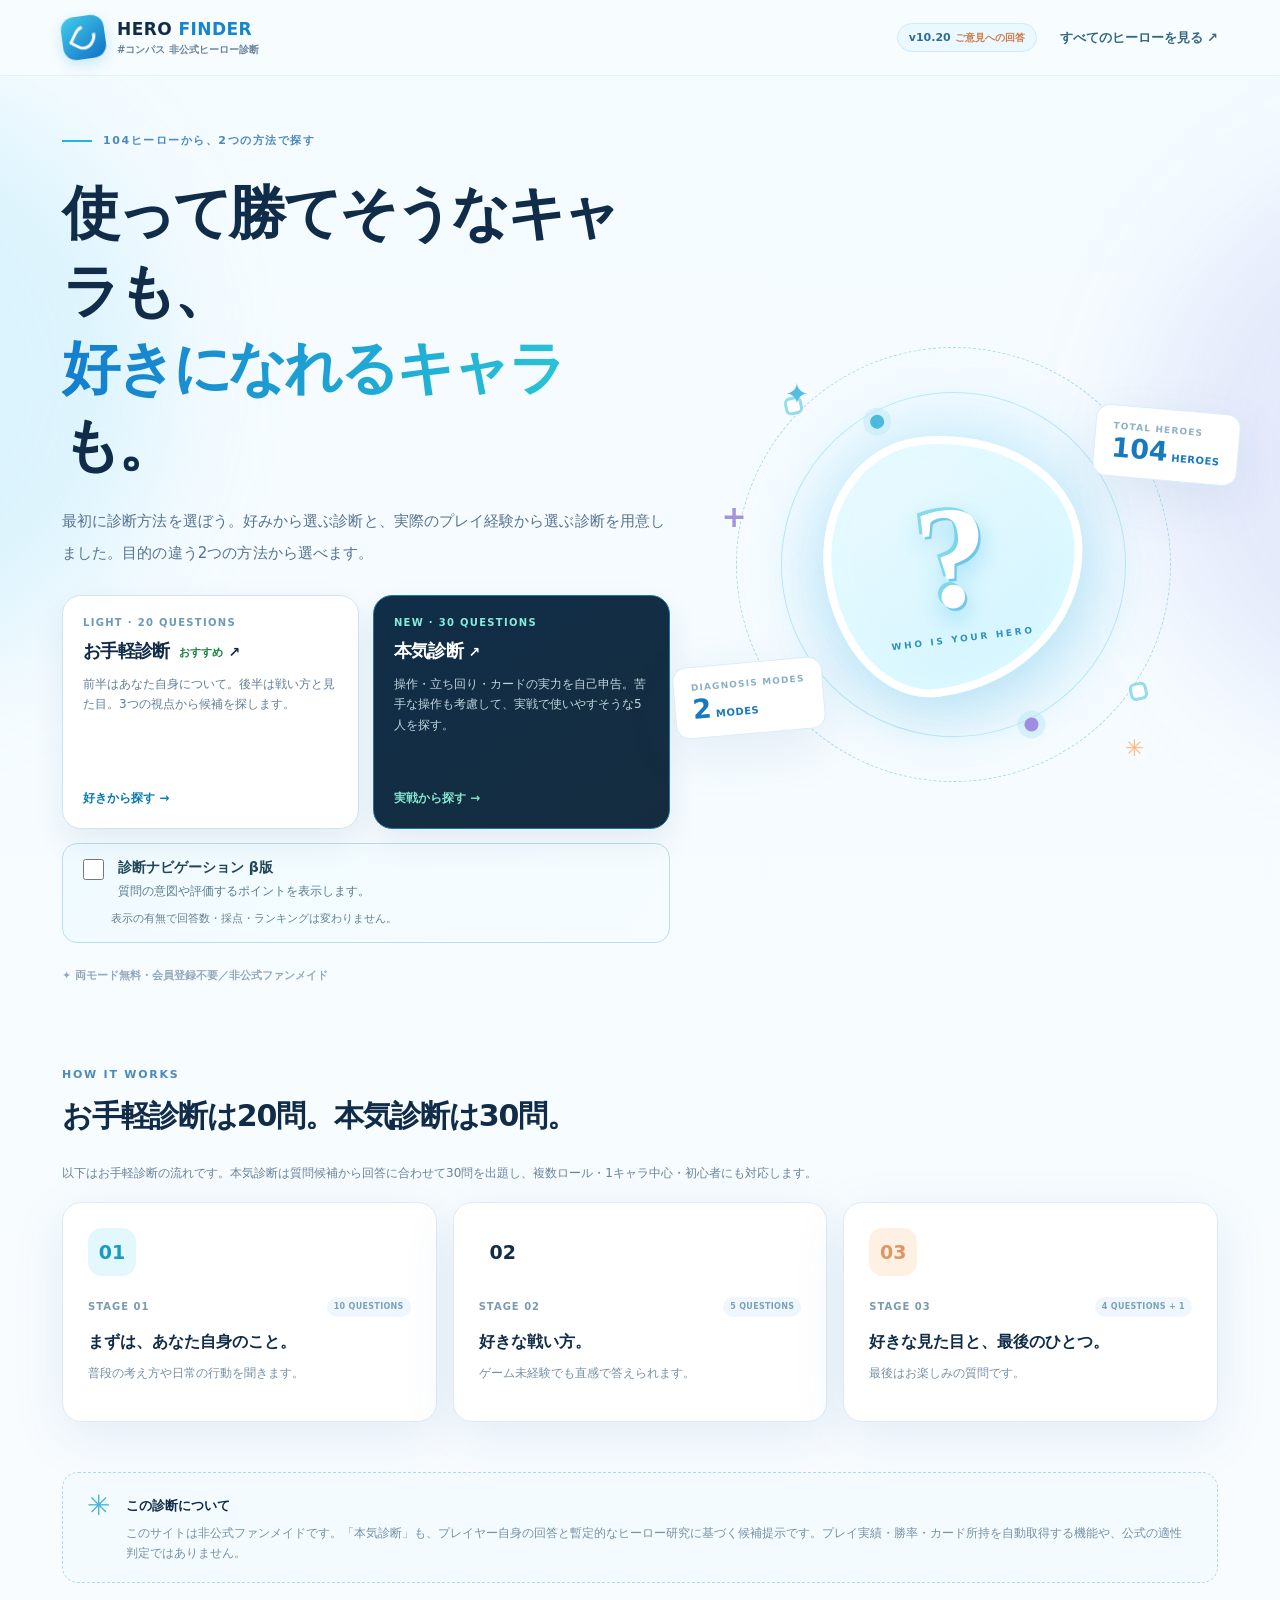
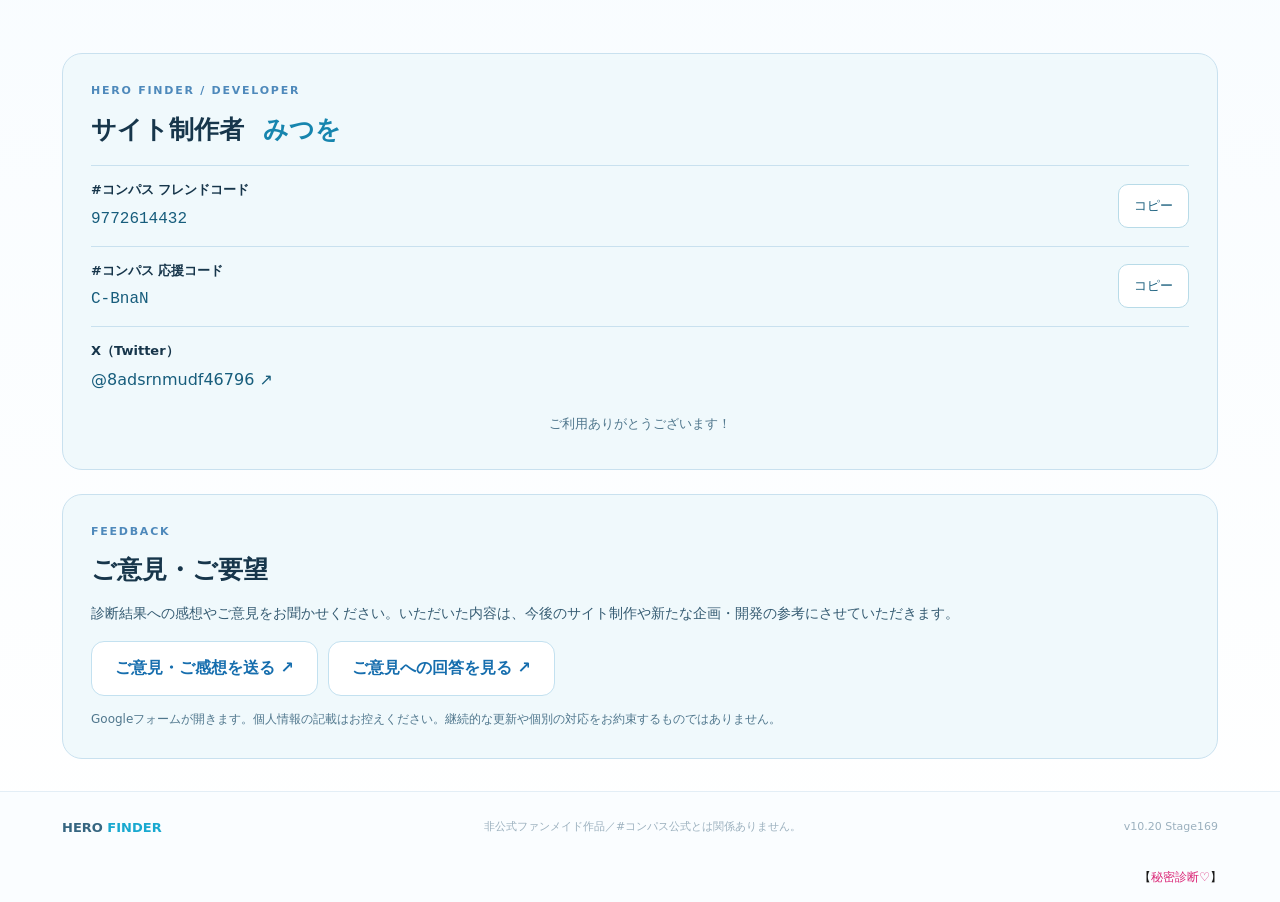
==== commit 1ccb40ee: "v10.20 ご意見への返信機能・Googleスプレッドシート連携追加" ====
--- a/index.html
+++ b/index.html
@@ -5,8 +5,9 @@
   <meta name="viewport" content="width=device-width, initial-scale=1" />
   <meta name="theme-color" content="#f3faff" />
   <meta name="description" content="104ヒーローから選ぶ2つの診断。お手軽診断20問、本気診断30問。非公式ファンメイド。" />
-  <title>#コンパス HERO FINDER v10.19 Stage163｜#コンパス 非公式ヒーロー診断</title>
+  <title>#コンパス HERO FINDER v10.20 Stage169｜#コンパス 非公式ヒーロー診断</title>
   <link rel="stylesheet" href="style.css?v=10.19" />
+  <link rel="stylesheet" href="feedback-replies.css?v=1" />
 </head>
 <body>
   <div class="ambient ambient-left" aria-hidden="true"></div><div class="ambient ambient-right" aria-hidden="true"></div>
@@ -16,7 +17,7 @@
       <span class="brand-text">HERO <b>FINDER</b><small>#コンパス 非公式ヒーロー診断</small></span>
     </a>
     <nav aria-label="サイトメニュー" class="header-nav">
-      <span class="version-badge">v10.19 <span>ご意見募集</span></span>
+      <span class="version-badge">v10.20 <span>ご意見への回答</span></span>
       <button type="button" class="text-button" id="nav-roster">すべてのヒーローを見る <span aria-hidden="true">↗</span></button>
     </nav>
   </div></header>
@@ -72,7 +73,8 @@
         <div class="eyebrow small">FEEDBACK</div>
         <h2 id="feedback-title-home">ご意見・ご要望</h2>
         <p>診断結果への感想やご意見をお聞かせください。いただいた内容は、今後のサイト制作や新たな企画・開発の参考にさせていただきます。</p>
-        <a class="secondary-button site-feedback-link" href="https://docs.google.com/forms/d/e/1FAIpQLSegJ8OrirPu2UzSAD5fwn0KTHsL1WHJQ3n9JlsrTg4LAg5vhg/viewform?usp=header" target="_blank" rel="noopener noreferrer">ご意見・ご感想を送る ↗</a>
+        <div class="site-feedback-actions"><a class="secondary-button site-feedback-link" href="https://docs.google.com/forms/d/e/1FAIpQLSegJ8OrirPu2UzSAD5fwn0KTHsL1WHJQ3n9JlsrTg4LAg5vhg/viewform?usp=header" target="_blank" rel="noopener noreferrer">ご意見・ご感想を送る ↗</a>
+        <a class="secondary-button site-feedback-link" href="feedback-replies.html">ご意見への回答を見る ↗</a></div>
         <p class="site-feedback-note">Googleフォームが開きます。個人情報の記載はお控えください。継続的な更新や個別の対応をお約束するものではありません。</p>
       </section>
     </section>
@@ -102,7 +104,8 @@
         <div class="eyebrow small">FEEDBACK</div>
         <h2 id="feedback-title-light">ご意見・ご要望</h2>
         <p>診断結果への感想やご意見をお聞かせください。いただいた内容は、今後のサイト制作や新たな企画・開発の参考にさせていただきます。</p>
-        <a class="secondary-button site-feedback-link" href="https://docs.google.com/forms/d/e/1FAIpQLSegJ8OrirPu2UzSAD5fwn0KTHsL1WHJQ3n9JlsrTg4LAg5vhg/viewform?usp=header" target="_blank" rel="noopener noreferrer">ご意見・ご感想を送る ↗</a>
+        <div class="site-feedback-actions"><a class="secondary-button site-feedback-link" href="https://docs.google.com/forms/d/e/1FAIpQLSegJ8OrirPu2UzSAD5fwn0KTHsL1WHJQ3n9JlsrTg4LAg5vhg/viewform?usp=header" target="_blank" rel="noopener noreferrer">ご意見・ご感想を送る ↗</a>
+        <a class="secondary-button site-feedback-link" href="feedback-replies.html">ご意見への回答を見る ↗</a></div>
         <p class="site-feedback-note">Googleフォームが開きます。個人情報の記載はお控えください。継続的な更新や個別の対応をお約束するものではありません。</p>
       </section>
     </section>
@@ -133,7 +136,8 @@
         <div class="eyebrow small">FEEDBACK</div>
         <h2 id="feedback-title-practical">ご意見・ご要望</h2>
         <p>診断結果への感想やご意見をお聞かせください。いただいた内容は、今後のサイト制作や新たな企画・開発の参考にさせていただきます。</p>
-        <a class="secondary-button site-feedback-link" href="https://docs.google.com/forms/d/e/1FAIpQLSegJ8OrirPu2UzSAD5fwn0KTHsL1WHJQ3n9JlsrTg4LAg5vhg/viewform?usp=header" target="_blank" rel="noopener noreferrer">ご意見・ご感想を送る ↗</a>
+        <div class="site-feedback-actions"><a class="secondary-button site-feedback-link" href="https://docs.google.com/forms/d/e/1FAIpQLSegJ8OrirPu2UzSAD5fwn0KTHsL1WHJQ3n9JlsrTg4LAg5vhg/viewform?usp=header" target="_blank" rel="noopener noreferrer">ご意見・ご感想を送る ↗</a>
+        <a class="secondary-button site-feedback-link" href="feedback-replies.html">ご意見への回答を見る ↗</a></div>
         <p class="site-feedback-note">Googleフォームが開きます。個人情報の記載はお控えください。継続的な更新や個別の対応をお約束するものではありません。</p>
       </section>
     </section>
@@ -145,7 +149,7 @@
       <p id="roster-count" class="roster-count"></p><div id="roster-grid" class="roster-grid"></div>
     </section>
   </main>
-  <footer class="site-footer"><div class="footer-inner"><span class="footer-logo">HERO <b>FINDER</b></span><span>非公式ファンメイド作品／#コンパス公式とは関係ありません。</span><span>v10.19 Stage163</span></div><div style="max-width:1200px;margin:0 auto;padding:0 18px 12px;text-align:right"><a href="secret-preferences.html" style="font-size:12px;text-decoration:none;color:#171717">【<span style="color:#db2777">秘密診断♡</span>】</a></div></footer>
+  <footer class="site-footer"><div class="footer-inner"><span class="footer-logo">HERO <b>FINDER</b></span><span>非公式ファンメイド作品／#コンパス公式とは関係ありません。</span><span>v10.20 Stage169</span></div><div style="max-width:1200px;margin:0 auto;padding:0 18px 12px;text-align:right"><a href="secret-preferences.html" style="font-size:12px;text-decoration:none;color:#171717">【<span style="color:#db2777">秘密診断♡</span>】</a></div></footer>
   <script src="data.js"></script><script src="core.js"></script><script src="light-data.js"></script><script src="light.js"></script><script src="practical.js"></script><script src="stage70-style-data.js?v=10.13"></script><script src="stage137-evidence.js"></script><script src="practical-adaptive-v10.6-trial.js?v=10.13"></script><script src="question-intents.js?v=10.6"></script><script src="ability-research.js"></script><script src="ha-hs-research.js"></script><script src="ha-hs-reviewed-tags.js"></script>
   <script src="hero-library.js"></script><script src="hero-range-display.js"></script>
   <script src="hero-library-presentation.js"></script>
--- a/feedback-replies.css
+++ b/feedback-replies.css
@@ -0,0 +1 @@
+.reply-page{max-width:900px;margin:0 auto;padding:32px clamp(16px,4vw,32px) 48px;overflow-wrap:anywhere}.reply-intro{background:#f0f9fc;border:1px solid #c9e1ef;border-radius:20px;padding:clamp(18px,4vw,30px);margin-bottom:24px}.reply-intro h1{font-size:clamp(26px,5vw,40px);margin:8px 0 12px}.reply-intro p,.reply-note{color:#527387;font-size:14px}.reply-toolbar{display:flex;flex-wrap:wrap;align-items:center;gap:12px;justify-content:space-between}.reply-toolbar label{display:flex;align-items:center;gap:10px;min-width:0}.reply-toolbar select{max-width:100%;min-width:100px;padding:9px;background:#fff;border:1px solid #c9e1ef;border-radius:9px;color:#17364b}.reply-toolbar button{min-height:44px;padding:8px 16px}.reply-entry{border:1px solid #dbeaf5;background:#fff;border-radius:17px;padding:clamp(15px,4vw,24px);margin:12px 0;box-shadow:0 8px 24px rgba(31,99,151,.05)}.reply-meta{display:flex;justify-content:space-between;gap:8px;flex-wrap:wrap;font-size:12px;color:#527387}.reply-category{background:#eaf8ff;border-radius:20px;padding:2px 10px;font-weight:700}.reply-entry h2{font-size:15px;margin:14px 0 6px}.reply-text{white-space:pre-wrap;margin:0;font-size:15px;line-height:1.8;overflow-wrap:anywhere}.reply-author{background:#edf7fc;border-radius:12px;padding:15px;margin-top:18px}.reply-author h2{margin:0 0 8px;color:#166eae}.reply-author small{color:#527387;font-weight:normal;margin-left:8px}.reply-note,#reply-status{font-size:13px;color:#527387}.site-feedback-actions{display:flex;gap:10px;flex-wrap:wrap}@media(max-width:690px){.site-feedback-actions{flex-direction:column}.reply-toolbar label{max-width:100%}.reply-page .secondary-button{white-space:normal;max-width:100%}}
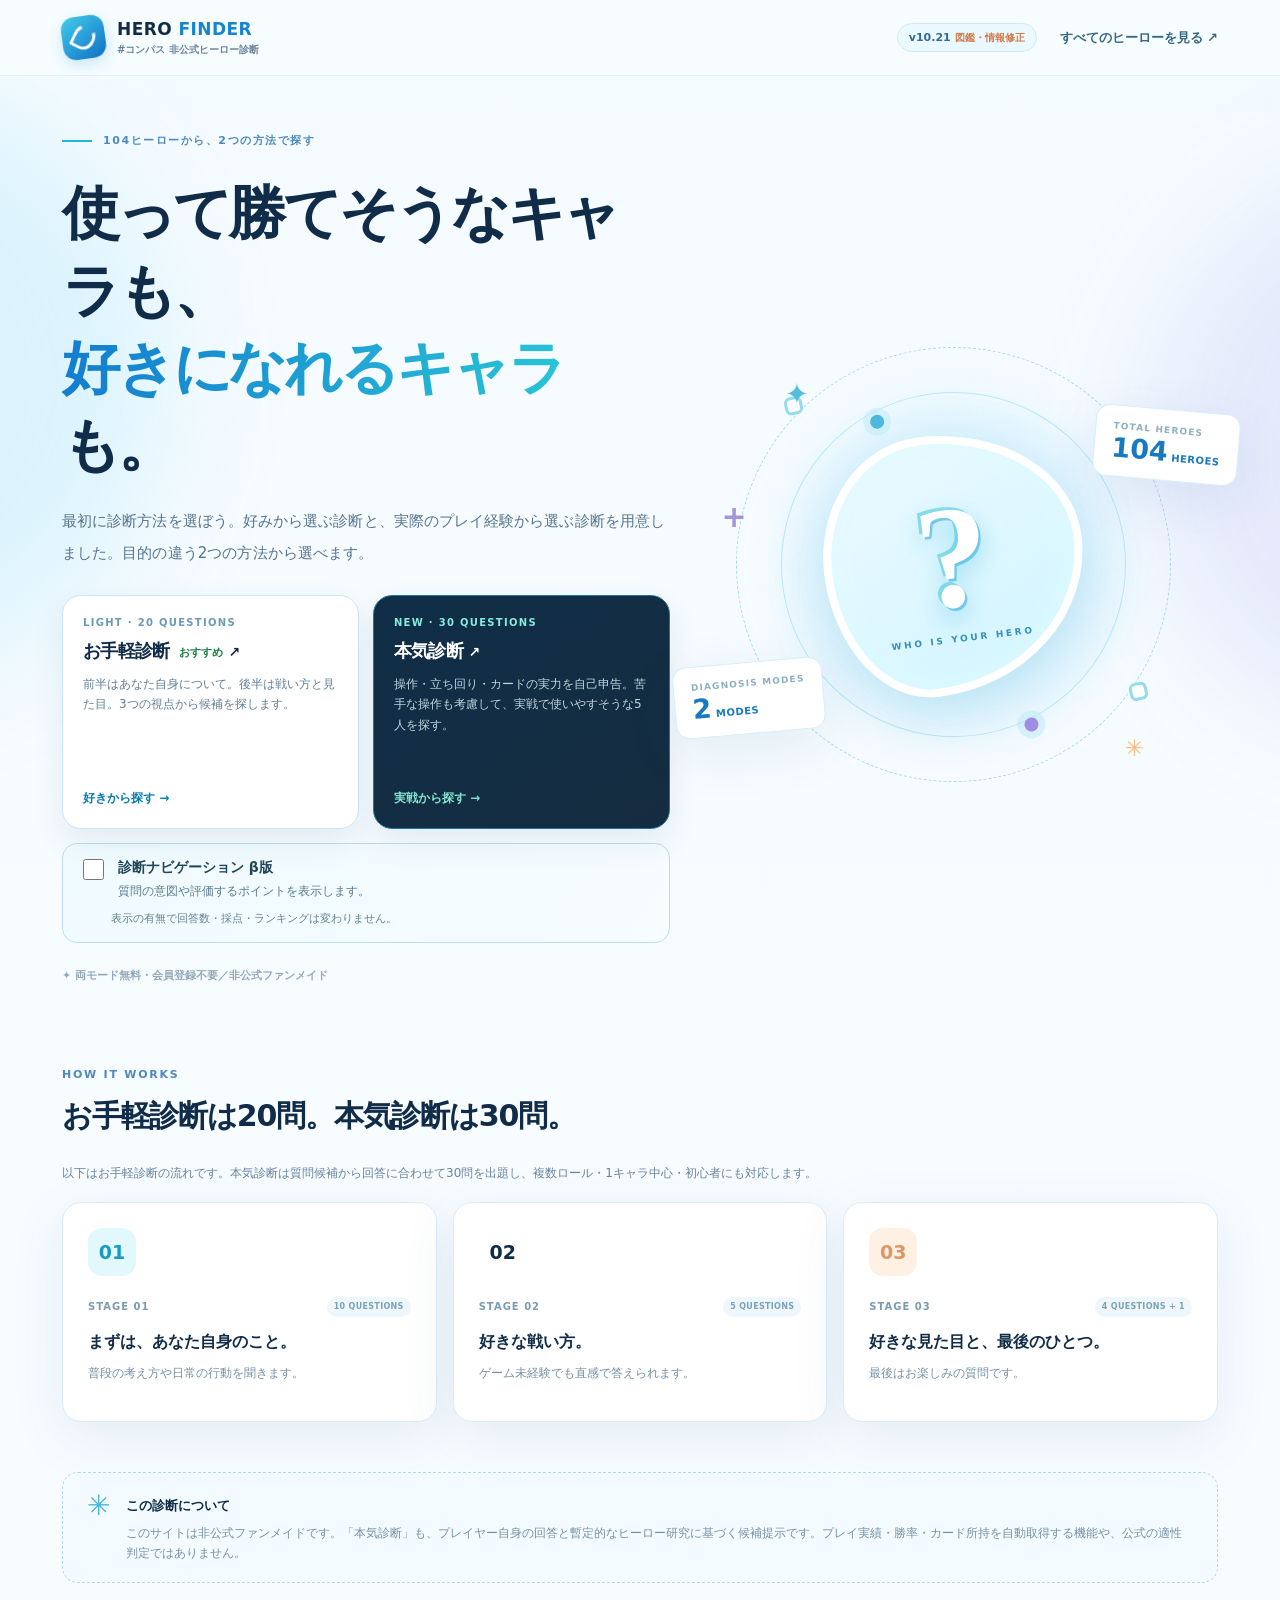
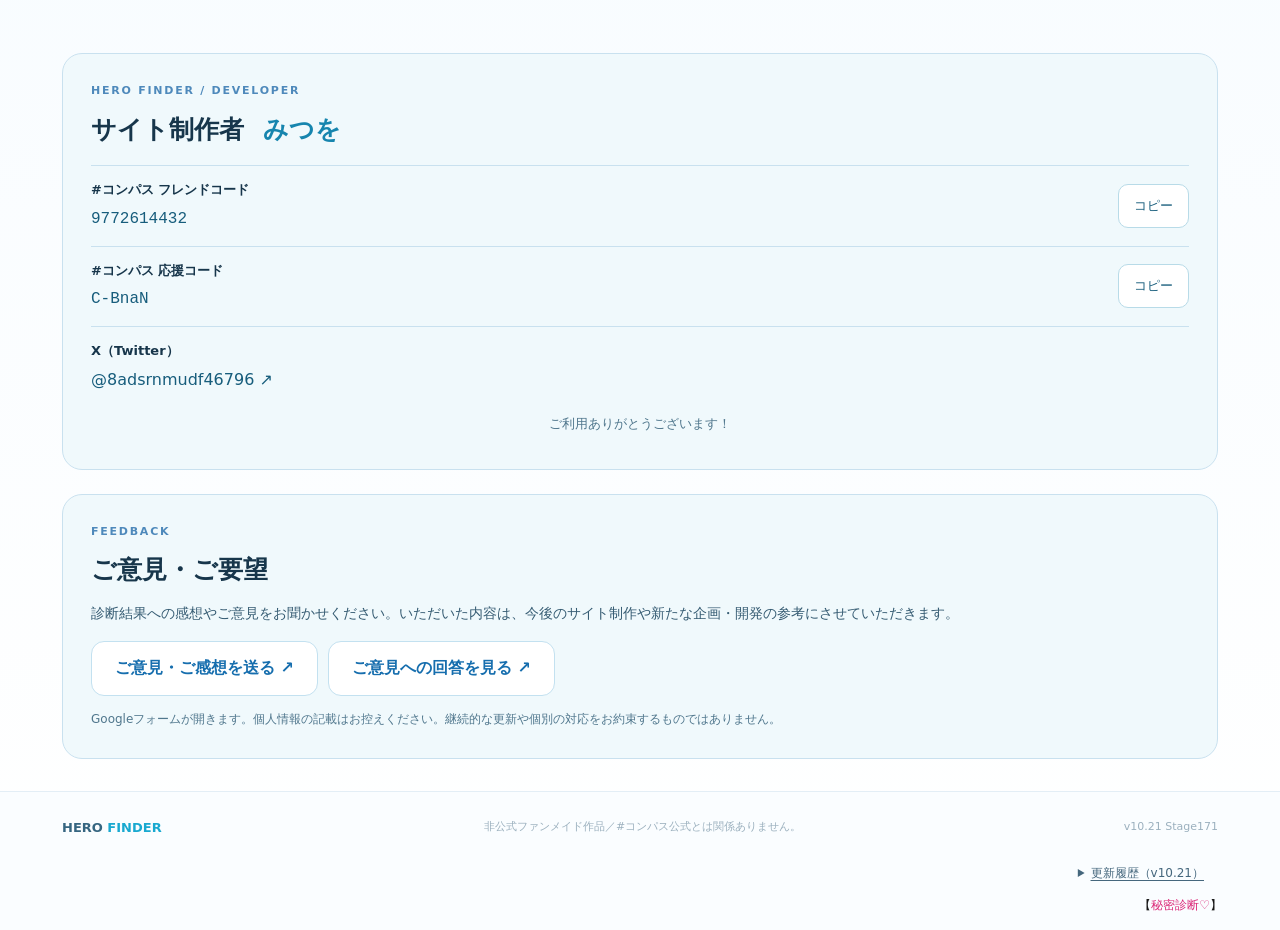
==== commit 17f32470: "v10.21 コラボ検索不具合・人物紹介修正・更新履歴追加" ====
--- a/index.html
+++ b/index.html
@@ -5,8 +5,8 @@
   <meta name="viewport" content="width=device-width, initial-scale=1" />
   <meta name="theme-color" content="#f3faff" />
   <meta name="description" content="104ヒーローから選ぶ2つの診断。お手軽診断20問、本気診断30問。非公式ファンメイド。" />
-  <title>#コンパス HERO FINDER v10.20 Stage169｜#コンパス 非公式ヒーロー診断</title>
-  <link rel="stylesheet" href="style.css?v=10.19" />
+  <title>#コンパス HERO FINDER v10.21 Stage171｜#コンパス 非公式ヒーロー診断</title>
+  <link rel="stylesheet" href="style.css?v=10.21" />
   <link rel="stylesheet" href="feedback-replies.css?v=1" />
 </head>
 <body>
@@ -17,7 +17,7 @@
       <span class="brand-text">HERO <b>FINDER</b><small>#コンパス 非公式ヒーロー診断</small></span>
     </a>
     <nav aria-label="サイトメニュー" class="header-nav">
-      <span class="version-badge">v10.20 <span>ご意見への回答</span></span>
+      <span class="version-badge">v10.21 <span>図鑑・情報修正</span></span>
       <button type="button" class="text-button" id="nav-roster">すべてのヒーローを見る <span aria-hidden="true">↗</span></button>
     </nav>
   </div></header>
@@ -145,16 +145,16 @@
     <section id="roster" class="screen roster-screen" hidden aria-labelledby="roster-title">
       <div class="roster-head"><button class="back-link" type="button" id="roster-back">← 戻る</button><div class="eyebrow small">HERO LIBRARY</div><h1 id="roster-title">104人のヒーローたち。</h1><p>104人の戦い方・性格・見た目を調べられる図鑑。名前や特徴をスペースで区切って検索できます。研究資料の未確認・解釈候補も区別して表示します。</p><p class="research-disclaimer">※掲載内容は独自の調査・分析に基づいており、実際の仕様や公式設定、事実とは異なる場合がございます。</p></div>
       <div class="roster-official-link library-explore-links" aria-label="公式サイトへのリンク"><a href="https://app.nhn-playart.com/compass/hero.nhn" target="_blank" rel="noopener noreferrer">#コンパス公式オリジナルヒーロー一覧 ↗</a></div>
-      <div class="roster-controls"><label class="search-box"><span aria-hidden="true">⌕</span><input type="search" id="hero-search" placeholder="名前・性格・衣装など（複数語OK）" autocomplete="off" aria-label="ヒーローの特徴で検索" /></label><select id="hero-role" aria-label="ロールで絞り込み"><option value="">すべてのロール</option><option>スプリンター</option><option>アタッカー</option><option>ガンナー</option><option>タンク</option></select><select id="hero-scope" aria-label="検索する情報"><option value="">すべての情報</option><option value="basic">基本設定</option><option value="combat">戦い方</option><option value="personality">性格・人物像</option><option value="appearance">見た目</option></select></div>
+      <div class="roster-controls"><label class="search-box"><span aria-hidden="true">⌕</span><input type="search" id="hero-search" placeholder="名前・コラボ・性格・衣装など（複数語OK）" autocomplete="off" aria-label="ヒーローの特徴で検索" /></label><select id="hero-role" aria-label="ロールで絞り込み"><option value="">すべてのロール</option><option>スプリンター</option><option>アタッカー</option><option>ガンナー</option><option>タンク</option></select><select id="hero-scope" aria-label="検索する情報"><option value="">すべての情報</option><option value="basic">基本設定</option><option value="combat">戦い方</option><option value="personality">性格・人物像</option><option value="appearance">見た目</option></select></div>
       <p id="roster-count" class="roster-count"></p><div id="roster-grid" class="roster-grid"></div>
     </section>
   </main>
-  <footer class="site-footer"><div class="footer-inner"><span class="footer-logo">HERO <b>FINDER</b></span><span>非公式ファンメイド作品／#コンパス公式とは関係ありません。</span><span>v10.20 Stage169</span></div><div style="max-width:1200px;margin:0 auto;padding:0 18px 12px;text-align:right"><a href="secret-preferences.html" style="font-size:12px;text-decoration:none;color:#171717">【<span style="color:#db2777">秘密診断♡</span>】</a></div></footer>
-  <script src="data.js"></script><script src="core.js"></script><script src="light-data.js"></script><script src="light.js"></script><script src="practical.js"></script><script src="stage70-style-data.js?v=10.13"></script><script src="stage137-evidence.js"></script><script src="practical-adaptive-v10.6-trial.js?v=10.13"></script><script src="question-intents.js?v=10.6"></script><script src="ability-research.js"></script><script src="ha-hs-research.js"></script><script src="ha-hs-reviewed-tags.js"></script>
+  <footer class="site-footer"><div class="footer-inner"><span class="footer-logo">HERO <b>FINDER</b></span><span>非公式ファンメイド作品／#コンパス公式とは関係ありません。</span><span>v10.21 Stage171</span></div><details class="release-history"><summary>更新履歴（v10.21）</summary><div class="release-history-body"><h3>v10.21 · Stage171</h3><p>図鑑のコラボ検索漏れを修正。人物紹介38人分の表現を整理。ポプ子＆ピピ美、アイズのカード傾向を訂正。更新履歴を追加。</p><h3>v10.20 · Stage168–170</h3><p>ご意見への回答ページと公開スプレッドシート連携を追加。日付形式による表示不具合を修正。</p><h3>Stage164–167</h3><p>キャラクター情報の訂正、推しキャラ診断の質問・適応出題を改善。</p><h3>v10.19 · Stage163</h3><p>ご意見・ご要望フォームを追加。</p><h3>v10.17–10.18 · Stage161–162</h3><p>図鑑画像の拡大と公式ヒーロー一覧リンクを追加・配置調整。</p><h3>v10.16 · Stage160</h3><p>制作者情報とコードのコピー機能を追加。</p><h3>v10.15 · Stage159</h3><p>診断結果画像の生成・保存・共有機能を追加。</p><h3>v10.14 · Stage152–158</h3><p>結果画面の表示改善と正式公開用パッケージの準備。</p><p class="release-history-note">主な変更のみ掲載しています。継続的な更新をお約束するものではありません。</p></div></details><div style="max-width:1200px;margin:0 auto;padding:0 18px 12px;text-align:right"><a href="secret-preferences.html" style="font-size:12px;text-decoration:none;color:#171717">【<span style="color:#db2777">秘密診断♡</span>】</a></div></footer>
+  <script src="data.js?v=10.21"></script><script src="core.js"></script><script src="light-data.js"></script><script src="light.js"></script><script src="practical.js"></script><script src="stage70-style-data.js?v=10.21"></script><script src="stage137-evidence.js"></script><script src="practical-adaptive-v10.6-trial.js?v=10.13"></script><script src="question-intents.js?v=10.6"></script><script src="ability-research.js"></script><script src="ha-hs-research.js"></script><script src="ha-hs-reviewed-tags.js"></script>
   <script src="hero-library.js"></script><script src="hero-range-display.js"></script>
-  <script src="hero-library-presentation.js"></script>
+  <script src="hero-library-presentation.js?v=10.21"></script>
   <script src="hero-hs-display.js"></script>
   <script src="winner-messages.js"></script>
-  <script src="share-image.js?v=10.15"></script><script src="app-v10.6-trial.js?v=10.17"></script>
+  <script src="share-image.js?v=10.15"></script><script src="app-v10.6-trial.js?v=10.21"></script>
   <script src="creator-info.js?v=10.16"></script>
 </body></html>
--- a/style.css
+++ b/style.css
@@ -250,3 +250,6 @@
 .site-feedback-card .site-feedback-note{font-size:12px;margin:12px 0 0;color:#50778d}
 .site-feedback-card .site-feedback-link{max-width:100%;min-height:44px;text-align:center;white-space:normal;gap:6px}
 @media(max-width:690px){.site-feedback-card .site-feedback-link{width:100%}}
+
+/* Stage171: unobtrusive, native disclosure in site footer. */
+.release-history{max-width:1164px;margin:0 auto 8px;padding:0 18px;font-size:12px;color:#45677d}.release-history summary{cursor:pointer;width:fit-content;margin-left:auto;text-decoration:underline;text-underline-offset:3px}.release-history-body{max-width:760px;margin:8px 0 0 auto;padding:12px 16px;border:1px solid #d9e8ef;border-radius:10px;background:#f7fbfd;line-height:1.6;text-align:left}.release-history-body h3{font-size:12px;margin:9px 0 2px;color:#245d7d}.release-history-body p{margin:0 0 8px;overflow-wrap:anywhere}.release-history-note{font-size:11px;color:#627888}
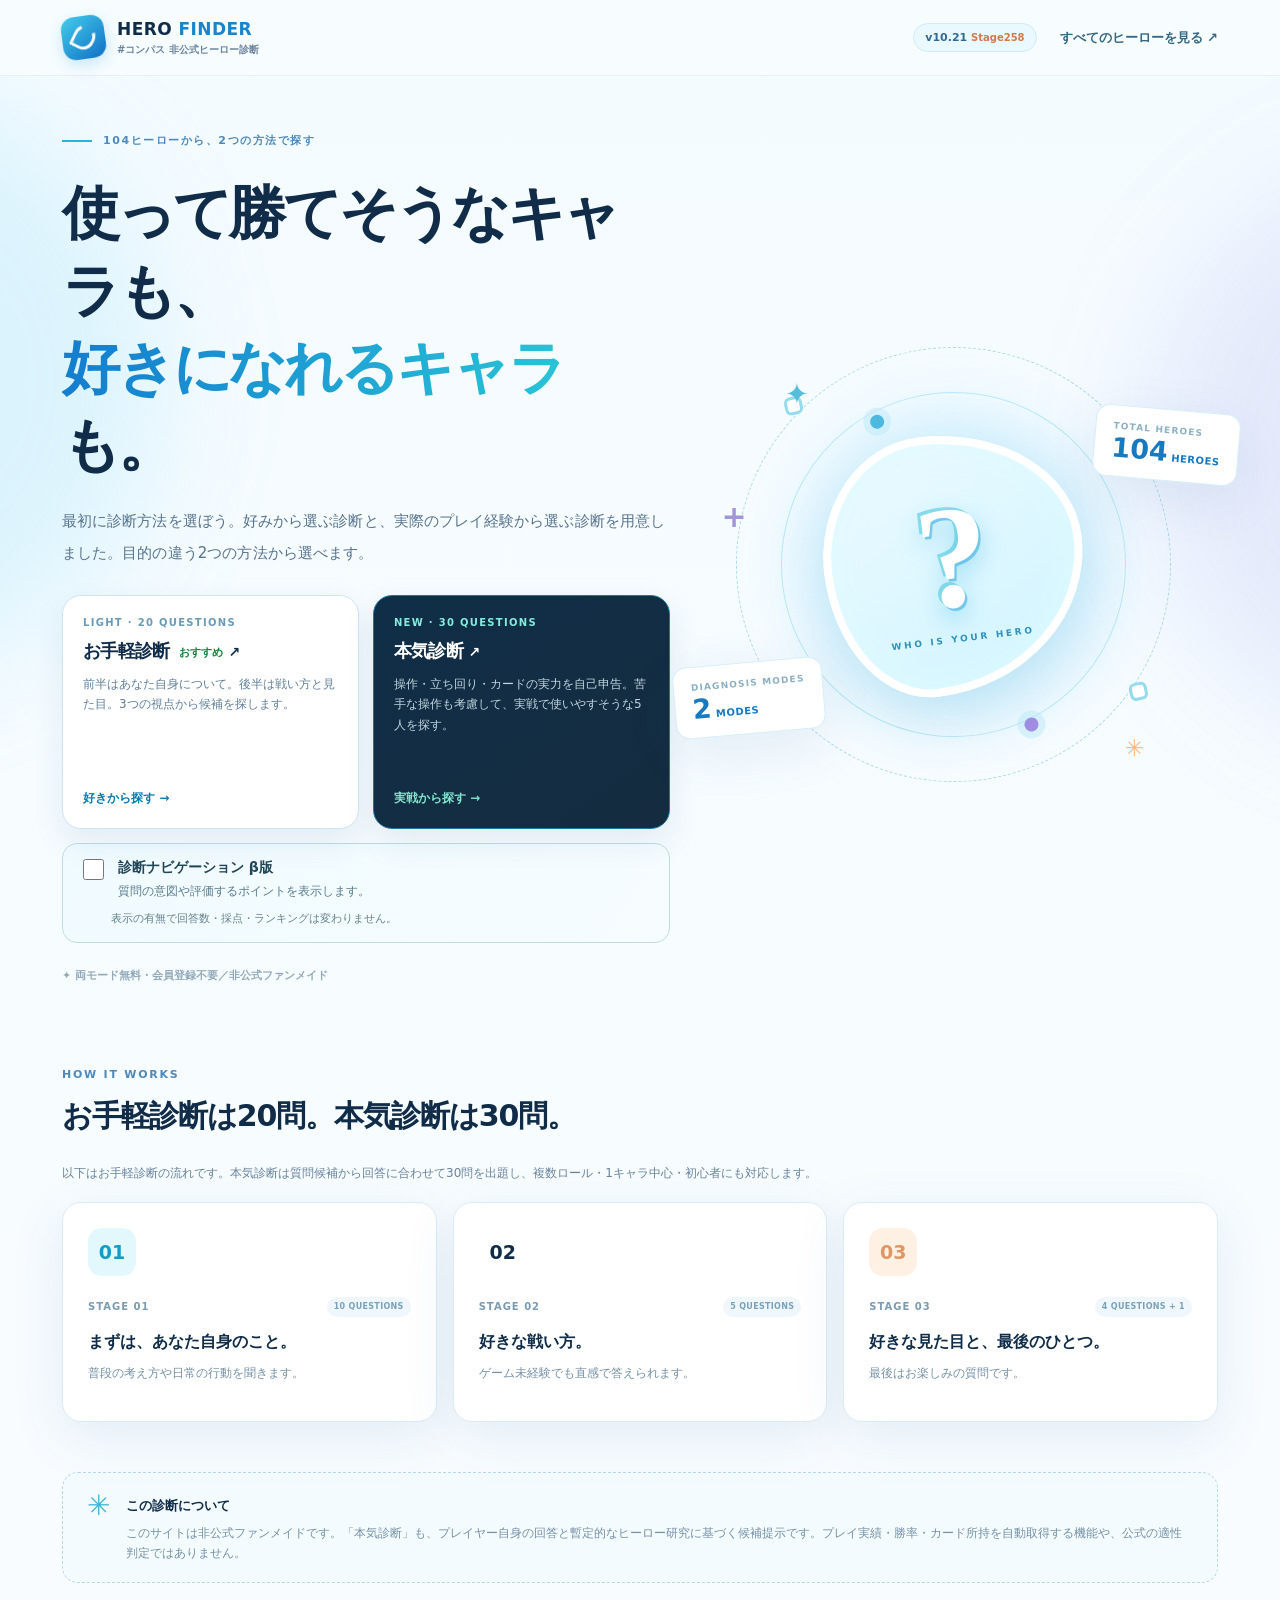
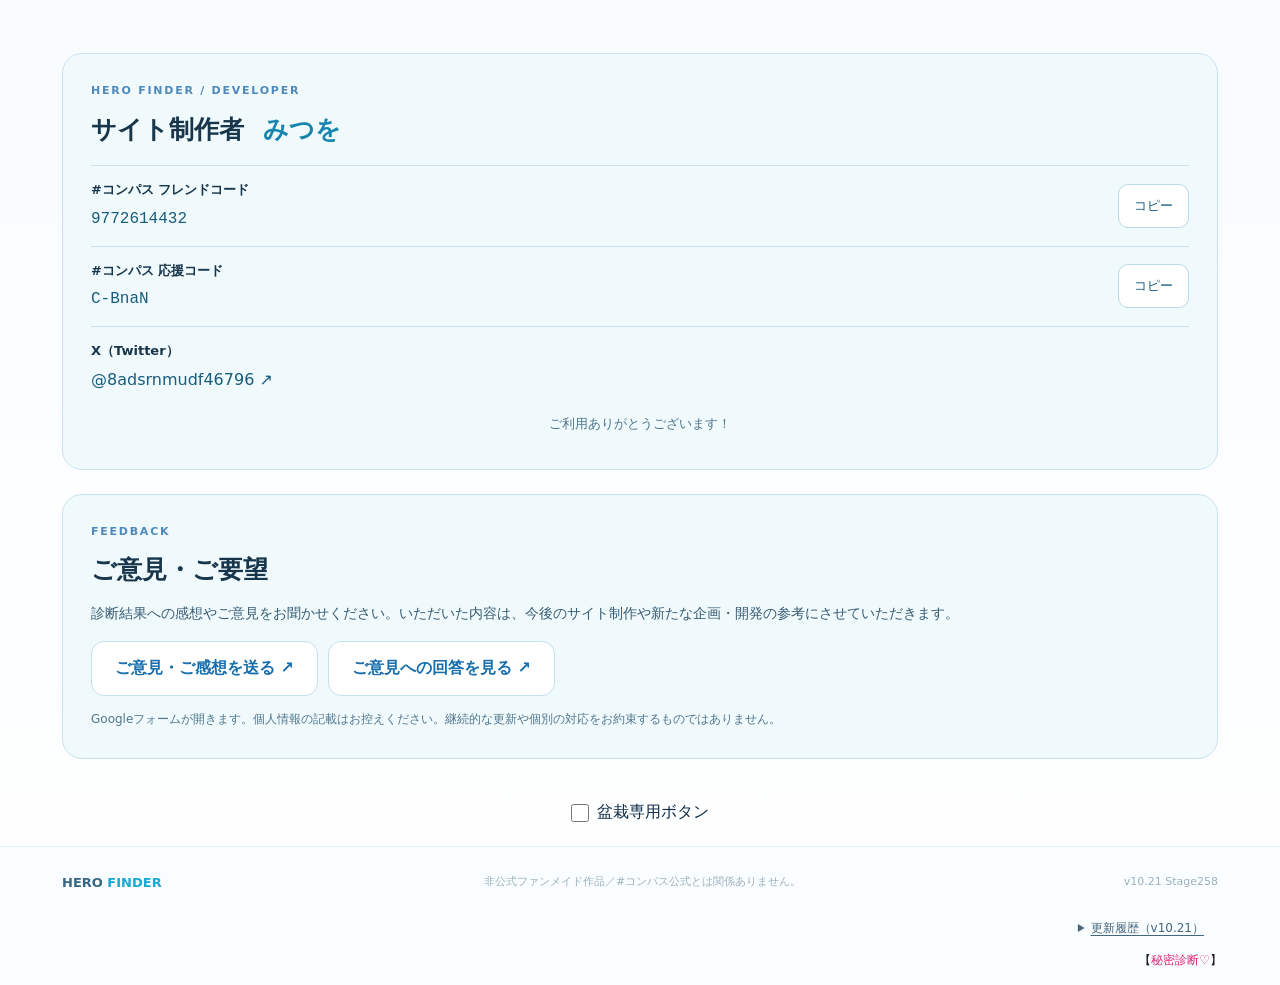
==== commit b98fc32e: "全104人の人物図鑑・診断精度の改善（Stage258）" ====
--- a/index.html
+++ b/index.html
@@ -5,9 +5,10 @@
   <meta name="viewport" content="width=device-width, initial-scale=1" />
   <meta name="theme-color" content="#f3faff" />
   <meta name="description" content="104ヒーローから選ぶ2つの診断。お手軽診断20問、本気診断30問。非公式ファンメイド。" />
-  <title>#コンパス HERO FINDER v10.21 Stage171｜#コンパス 非公式ヒーロー診断</title>
+  <title>#コンパス HERO FINDER v10.21 Stage258｜#コンパス 非公式ヒーロー診断</title>
   <link rel="stylesheet" href="style.css?v=10.21" />
   <link rel="stylesheet" href="feedback-replies.css?v=1" />
+  <link rel="stylesheet" href="personality-display.css?v=225" />
 </head>
 <body>
   <div class="ambient ambient-left" aria-hidden="true"></div><div class="ambient ambient-right" aria-hidden="true"></div>
@@ -17,7 +18,7 @@
       <span class="brand-text">HERO <b>FINDER</b><small>#コンパス 非公式ヒーロー診断</small></span>
     </a>
     <nav aria-label="サイトメニュー" class="header-nav">
-      <span class="version-badge">v10.21 <span>図鑑・情報修正</span></span>
+      <span class="version-badge">v10.21 <span>Stage258</span></span>
       <button type="button" class="text-button" id="nav-roster">すべてのヒーローを見る <span aria-hidden="true">↗</span></button>
     </nav>
   </div></header>
@@ -77,6 +78,8 @@
         <a class="secondary-button site-feedback-link" href="feedback-replies.html">ご意見への回答を見る ↗</a></div>
         <p class="site-feedback-note">Googleフォームが開きます。個人情報の記載はお控えください。継続的な更新や個別の対応をお約束するものではありません。</p>
       </section>
+      <!-- Stage258 temporary bonsai checkbox: remove this block after the event. -->
+      <div style="margin:12px 0;text-align:center"><label for="bonsai-secret-check" style="display:inline-flex;align-items:center;gap:8px;cursor:pointer;padding:8px 12px"><input type="checkbox" id="bonsai-secret-check" autocomplete="off" style="width:18px;height:18px;margin:0;cursor:pointer">盆栽専用ボタン</label></div>
     </section>
 
     <section id="quiz" class="screen quiz-screen" hidden aria-labelledby="quiz-title">
@@ -143,18 +146,18 @@
     </section>
 
     <section id="roster" class="screen roster-screen" hidden aria-labelledby="roster-title">
-      <div class="roster-head"><button class="back-link" type="button" id="roster-back">← 戻る</button><div class="eyebrow small">HERO LIBRARY</div><h1 id="roster-title">104人のヒーローたち。</h1><p>104人の戦い方・性格・見た目を調べられる図鑑。名前や特徴をスペースで区切って検索できます。研究資料の未確認・解釈候補も区別して表示します。</p><p class="research-disclaimer">※掲載内容は独自の調査・分析に基づいており、実際の仕様や公式設定、事実とは異なる場合がございます。</p></div>
+      <div class="roster-head"><button class="back-link" type="button" id="roster-back">← 戻る</button><div class="eyebrow small">HERO LIBRARY</div><h1 id="roster-title">104人のヒーローたち。</h1><p>104人の戦い方・性格・見た目を調べられる図鑑。名前や特徴をスペースで区切って検索できます。研究資料の未確認・解釈候補も区別して表示します。</p><p class="research-disclaimer">※掲載内容は独自の調査・分析に基づいており、実際の仕様や公式設定、事実とは異なる場合がございます。 すべての内容について確認が完了しているわけではありません。誤りや解釈の相違などにお気づきの際は、<a href="https://docs.google.com/forms/d/e/1FAIpQLSegJ8OrirPu2UzSAD5fwn0KTHsL1WHJQ3n9JlsrTg4LAg5vhg/viewform?usp=header" target="_blank" rel="noopener noreferrer">お問い合わせフォーム</a>よりご連絡ください。</p></div>
       <div class="roster-official-link library-explore-links" aria-label="公式サイトへのリンク"><a href="https://app.nhn-playart.com/compass/hero.nhn" target="_blank" rel="noopener noreferrer">#コンパス公式オリジナルヒーロー一覧 ↗</a></div>
       <div class="roster-controls"><label class="search-box"><span aria-hidden="true">⌕</span><input type="search" id="hero-search" placeholder="名前・コラボ・性格・衣装など（複数語OK）" autocomplete="off" aria-label="ヒーローの特徴で検索" /></label><select id="hero-role" aria-label="ロールで絞り込み"><option value="">すべてのロール</option><option>スプリンター</option><option>アタッカー</option><option>ガンナー</option><option>タンク</option></select><select id="hero-scope" aria-label="検索する情報"><option value="">すべての情報</option><option value="basic">基本設定</option><option value="combat">戦い方</option><option value="personality">性格・人物像</option><option value="appearance">見た目</option></select></div>
       <p id="roster-count" class="roster-count"></p><div id="roster-grid" class="roster-grid"></div>
     </section>
   </main>
-  <footer class="site-footer"><div class="footer-inner"><span class="footer-logo">HERO <b>FINDER</b></span><span>非公式ファンメイド作品／#コンパス公式とは関係ありません。</span><span>v10.21 Stage171</span></div><details class="release-history"><summary>更新履歴（v10.21）</summary><div class="release-history-body"><h3>v10.21 · Stage171</h3><p>図鑑のコラボ検索漏れを修正。人物紹介38人分の表現を整理。ポプ子＆ピピ美、アイズのカード傾向を訂正。更新履歴を追加。</p><h3>v10.20 · Stage168–170</h3><p>ご意見への回答ページと公開スプレッドシート連携を追加。日付形式による表示不具合を修正。</p><h3>Stage164–167</h3><p>キャラクター情報の訂正、推しキャラ診断の質問・適応出題を改善。</p><h3>v10.19 · Stage163</h3><p>ご意見・ご要望フォームを追加。</p><h3>v10.17–10.18 · Stage161–162</h3><p>図鑑画像の拡大と公式ヒーロー一覧リンクを追加・配置調整。</p><h3>v10.16 · Stage160</h3><p>制作者情報とコードのコピー機能を追加。</p><h3>v10.15 · Stage159</h3><p>診断結果画像の生成・保存・共有機能を追加。</p><h3>v10.14 · Stage152–158</h3><p>結果画面の表示改善と正式公開用パッケージの準備。</p><p class="release-history-note">主な変更のみ掲載しています。継続的な更新をお約束するものではありません。</p></div></details><div style="max-width:1200px;margin:0 auto;padding:0 18px 12px;text-align:right"><a href="secret-preferences.html" style="font-size:12px;text-decoration:none;color:#171717">【<span style="color:#db2777">秘密診断♡</span>】</a></div></footer>
-  <script src="data.js?v=10.21"></script><script src="core.js"></script><script src="light-data.js"></script><script src="light.js"></script><script src="practical.js"></script><script src="stage70-style-data.js?v=10.21"></script><script src="stage137-evidence.js"></script><script src="practical-adaptive-v10.6-trial.js?v=10.13"></script><script src="question-intents.js?v=10.6"></script><script src="ability-research.js"></script><script src="ha-hs-research.js"></script><script src="ha-hs-reviewed-tags.js"></script>
+  <footer class="site-footer"><div class="footer-inner"><span class="footer-logo">HERO <b>FINDER</b></span><span>非公式ファンメイド作品／#コンパス公式とは関係ありません。</span><span>v10.21 Stage258</span></div><details class="release-history"><summary>更新履歴（v10.21）</summary><div class="release-history-body"><h3>v10.21 · Stage258</h3><p>全104人の人物像の長文まとめを個別執筆。ワープの発動条件、長距離HA、通常攻撃の射程と【遠】カードの使い分け、テレパスの補助評価、スタン連携や設置型HSの評価を改善。掲載内容には未確認の情報が含まれます。</p><h3>v10.21 · Stage171</h3><p>図鑑のコラボ検索漏れを修正。人物紹介38人分の表現を整理。ポプ子＆ピピ美、アイズのカード傾向を訂正。更新履歴を追加。</p><h3>v10.20 · Stage168–170</h3><p>ご意見への回答ページと公開スプレッドシート連携を追加。日付形式による表示不具合を修正。</p><h3>Stage164–167</h3><p>キャラクター情報の訂正、推しキャラ診断の質問・適応出題を改善。</p><h3>v10.19 · Stage163</h3><p>ご意見・ご要望フォームを追加。</p><h3>v10.17–10.18 · Stage161–162</h3><p>図鑑画像の拡大と公式ヒーロー一覧リンクを追加・配置調整。</p><h3>v10.16 · Stage160</h3><p>制作者情報とコードのコピー機能を追加。</p><h3>v10.15 · Stage159</h3><p>診断結果画像の生成・保存・共有機能を追加。</p><h3>v10.14 · Stage152–158</h3><p>結果画面の表示改善と正式公開用パッケージの準備。</p><p class="release-history-note">主な変更のみ掲載しています。継続的な更新をお約束するものではありません。</p></div></details><div style="max-width:1200px;margin:0 auto;padding:0 18px 12px;text-align:right"><a href="secret-preferences.html" style="font-size:12px;text-decoration:none;color:#171717">【<span style="color:#db2777">秘密診断♡</span>】</a></div></footer>
+  <script src="data.js?v=10.21"></script><script src="core.js"></script><script src="light-data.js?v=256"></script><script src="light.js?v=256"></script><script src="practical.js"></script><script src="stage70-style-data.js?v=256"></script><script src="stage137-evidence.js"></script><script src="practical-adaptive-v10.6-trial.js?v=256"></script><script src="question-intents.js?v=256"></script><script src="ability-research.js"></script><script src="ha-hs-research.js"></script><script src="ha-hs-reviewed-tags.js"></script>
   <script src="hero-library.js"></script><script src="hero-range-display.js"></script>
   <script src="hero-library-presentation.js?v=10.21"></script>
   <script src="hero-hs-display.js"></script>
   <script src="winner-messages.js"></script>
-  <script src="share-image.js?v=10.15"></script><script src="app-v10.6-trial.js?v=10.21"></script>
+  <script src="share-image.js?v=10.15"></script><script src="personality-display.js?v=226"></script><script src="hero-long-summary.js?v=248"></script><script src="hero-charms.js?v=225"></script><script src="app-v10.6-trial.js?v=258"></script>
   <script src="creator-info.js?v=10.16"></script>
 </body></html>
--- a/personality-display.css
+++ b/personality-display.css
@@ -0,0 +1,6 @@
+/* Stage223 display scoped styles */
+.hf-personality-detail{overflow-wrap:anywhere;line-height:1.8;min-width:0}.hf-personality-detail details{border-top:1px solid #cad0dc;padding:.75rem 0}.hf-personality-detail details details{margin-left:clamp(0px,2vw,12px)}.hf-personality-detail summary{cursor:pointer;font-weight:650}.hf-personality-detail h4{margin:1rem 0 .3rem;line-height:1.5}.hf-personality-detail p{margin:.5rem 0 1rem}.hf-personality-detail .limit,.hf-personality-detail .research-ref{font-size:.85em;opacity:.85}.hf-personality-detail .research-ref{display:block}.hf-personality-detail a{overflow-wrap:anywhere;text-decoration:underline}.hf-personality-detail [id]{scroll-margin-top:1rem}
+
+.hf-charm{margin:14px 0;padding:14px;border:1px solid #d4dce6;border-radius:12px;background:#f6fafc;color:#243045;min-width:0;overflow-wrap:anywhere}.hf-charm h4{margin:0 0 6px;font-size:1rem}.hf-charm-note,.hf-charm-source,.hf-charm-citation{font-size:.8rem;color:#536277}.hf-charm-item{padding:10px 0;border-top:1px solid #d4dce6}.hf-charm-item h5{font-size:.95rem;margin:0 0 4px;color:#20324b}.hf-charm-item p{margin:0 0 6px;font-size:.92rem;line-height:1.7}.hf-charm-citation{margin-top:4px}.hf-charm-citation summary{cursor:pointer}.hf-charm-citation a{color:#254e89;text-decoration:underline}.hf-personality-detail{font-size:inherit}
+
+.hf-long-summary{margin-top:14px;border-top:1px solid #b9c7d8;padding-top:12px}.hf-long-summary>summary{cursor:pointer;font-weight:750;line-height:1.6;padding:8px 0;color:#20324b}.hf-long-content{padding-top:6px;font-size:.95rem;line-height:1.85;overflow-wrap:anywhere}.hf-long-content p{margin:0 0 1em}.hf-long-note,.hf-long-ref{font-size:.8rem;color:#536277}.hf-long-intro{font-weight:600}.hf-long-section{padding:10px 0;border-top:1px solid #d4dce6}.hf-long-section h5{font-size:1rem;margin:0 0 8px}.hf-long-sources{margin-top:8px}.hf-long-sources summary{cursor:pointer}.hf-long-ref{padding:8px 0;border-top:1px solid #d4dce6}.hf-long-ref p{margin:.25rem 0}.hf-long-ref a{text-decoration:underline;color:#254e89}
